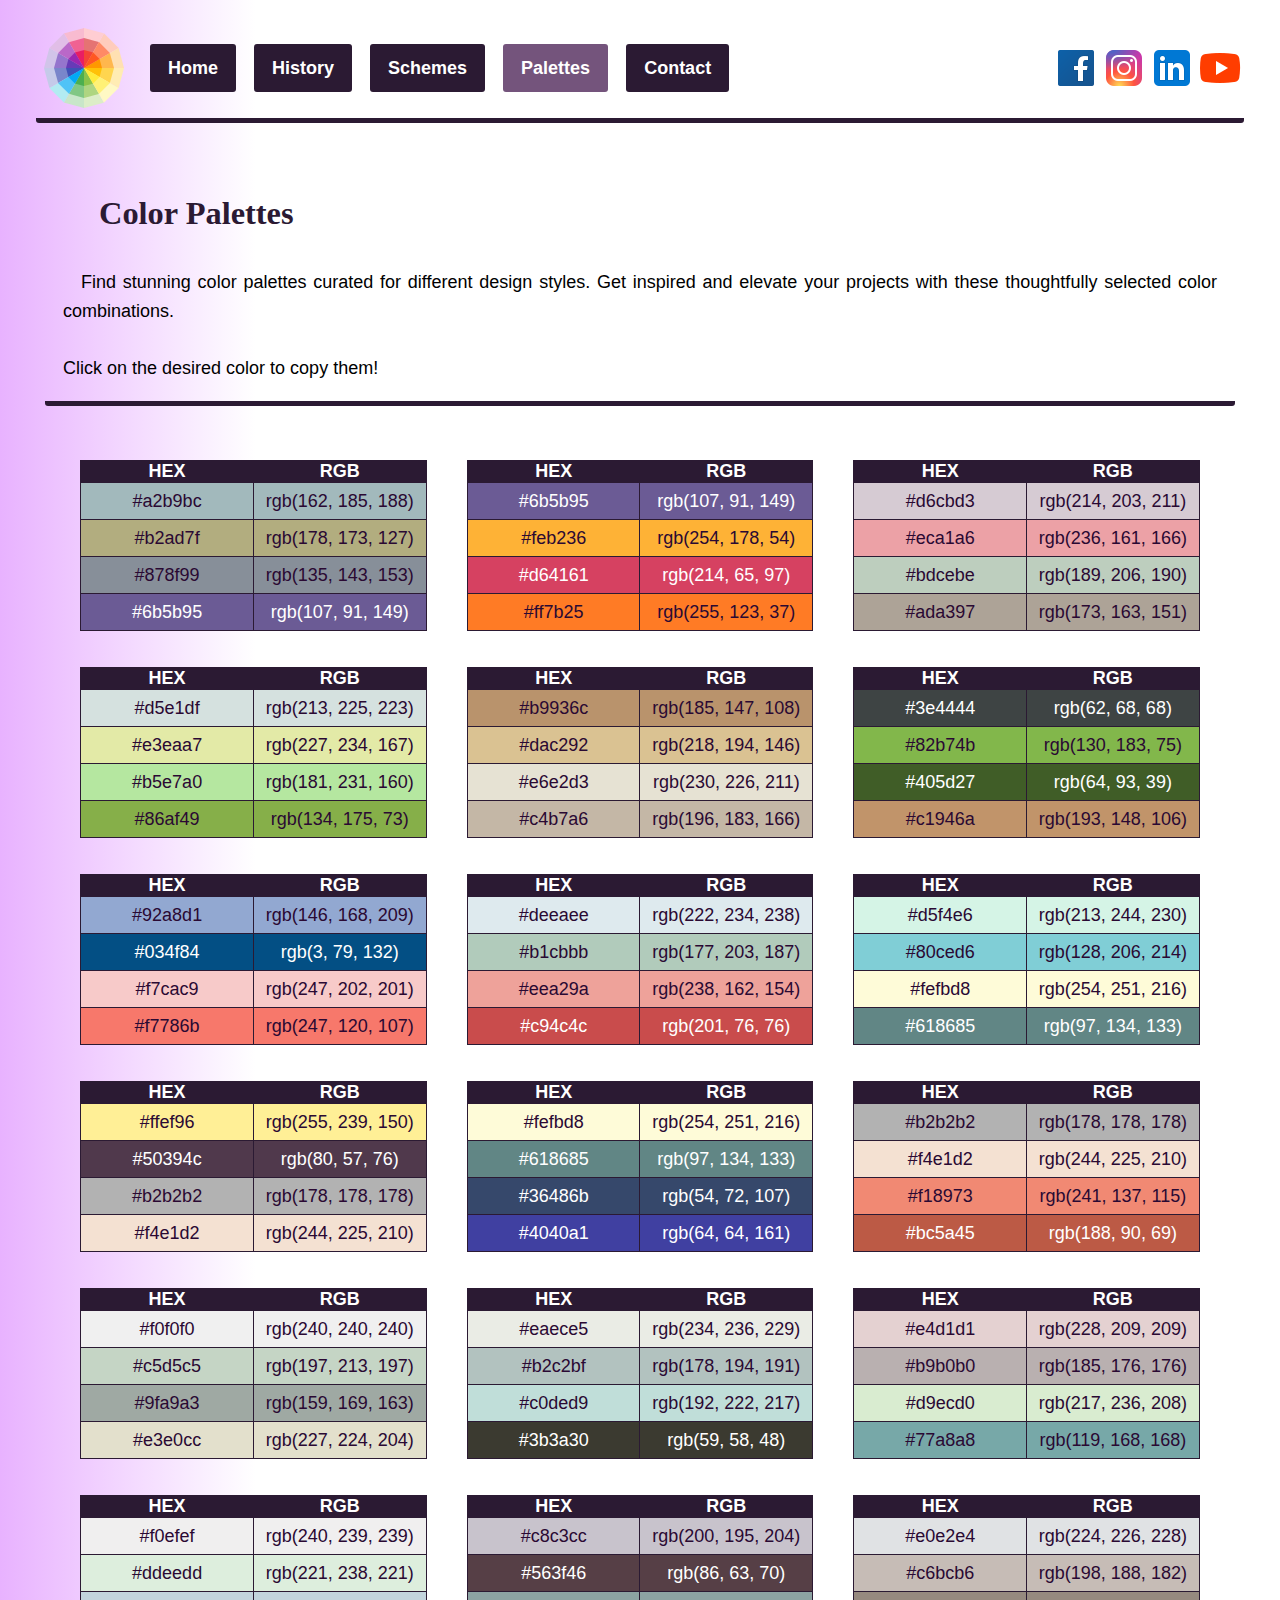
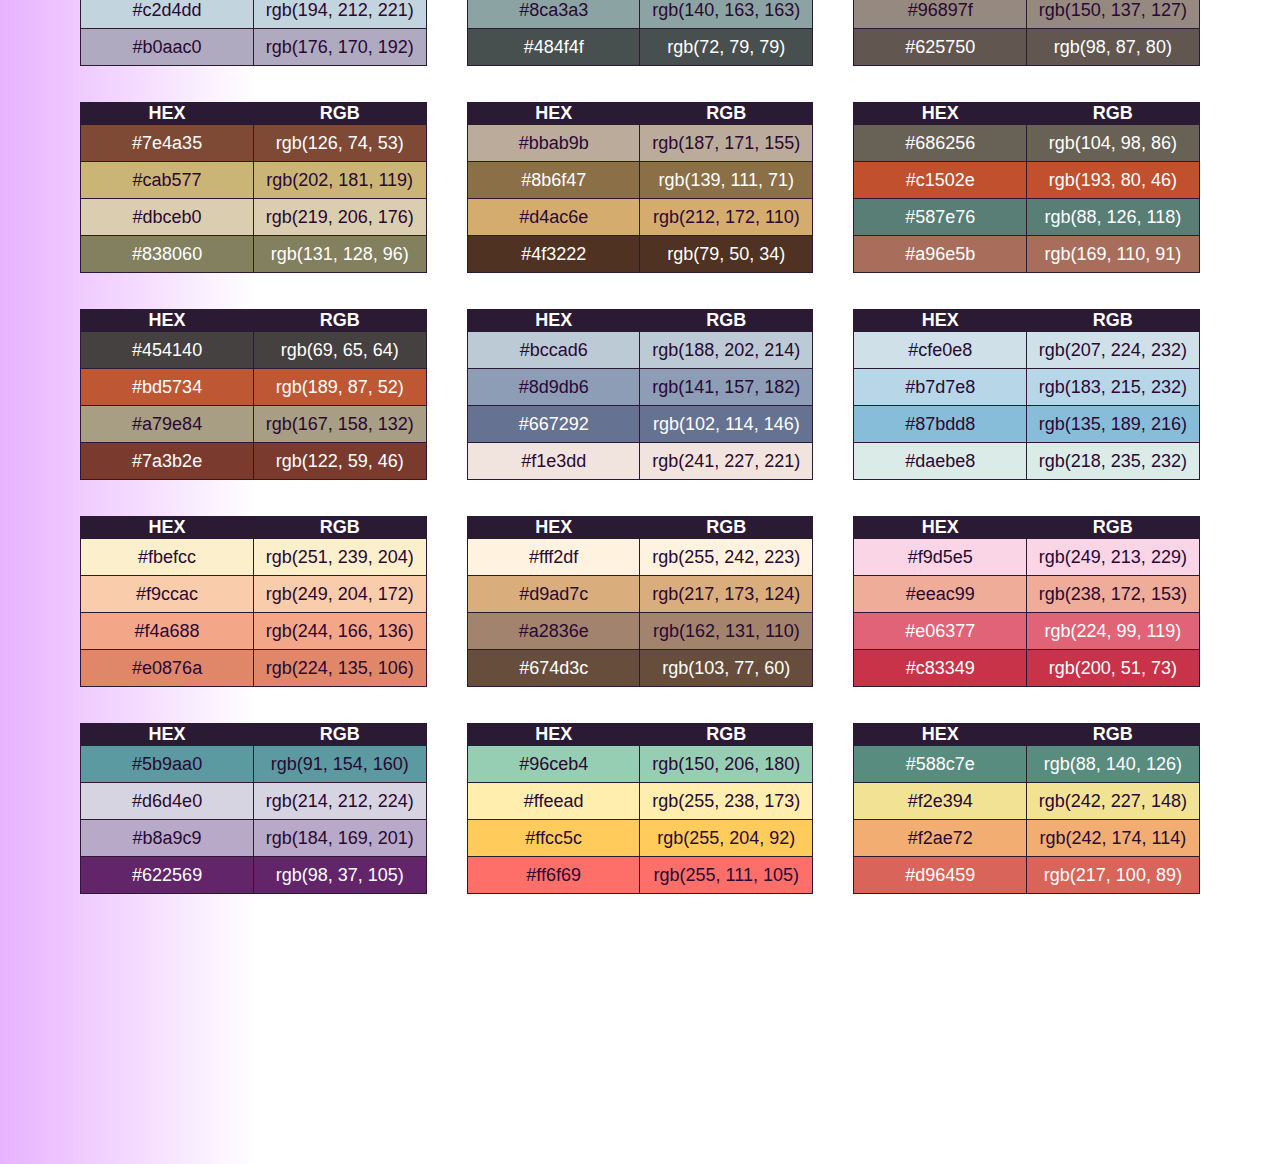
==== pages/color_palette.html @ 658fda1f "Created basic styles for each page. Added some javascript file." ====
<!DOCTYPE html>
<html lang="en">

<head>
    <meta charset="UTF-8">
    <meta name="viewport" content="width=device-width, initial-scale=1.0">

    <title id="title"></title>
    <link id="icon" rel="icon" type="image/x-icon">
    <link rel="stylesheet" href="../styles/main.css">
    <link rel="stylesheet" href="../styles/color_palette.css">
    <script src="../scripts/config.js" defer></script>
    <script src="../scripts/colorPalette.js" defer></script>
</head>

<body>
    <header id="navigation">
        <nav id="navigation_left">
            <a href="../index.html"><img id="logo" alt="Color Theory's website logo."></a>
            <ul id="pages"></ul>
        </nav>
        <aside id="navigation_right">
            <ul id="social_links"></ul>
        </aside>
    </header>

    <main>
        <section class="introduction">
            <h1>Color Palettes</h1>
            <article>
                Find stunning color palettes curated for different design styles. Get inspired and elevate your projects
                with these thoughtfully selected color combinations.
                <br><br>
                Click on the desired color to copy them!
            </article>
        </section>

        <section id="color_palettes_container">
            <table class="color_palettes_table">
                <thead>
                    <tr>
                        <th>HEX</th>
                        <th>RGB</th>
                    </tr>
                </thead>
                <tbody>
                    <tr class="color_shade" style='background-color: #a2b9bc;'>
                        <td>#a2b9bc</td>
                        <td>rgb(162, 185, 188)</td>
                    </tr>
                    <tr class="color_shade" style='background-color: #b2ad7f;'>
                        <td>#b2ad7f</td>
                        <td>rgb(178, 173, 127)</td>
                    </tr>
                    <tr class="color_shade" style='background-color: #878f99;'>
                        <td>#878f99</td>
                        <td>rgb(135, 143, 153)</td>
                    </tr>
                    <tr class="color_shade" style='background-color: #6b5b95;'>
                        <td>#6b5b95</td>
                        <td>rgb(107, 91, 149)</td>
                    </tr>
                </tbody>
            </table>
            <table class="color_palettes_table">
                <thead>
                    <tr>
                        <th>HEX</th>
                        <th>RGB</th>
                    </tr>
                </thead>
                <tbody>
                    <tr class="color_shade" style='background-color: #6b5b95;'>
                        <td>#6b5b95</td>
                        <td>rgb(107, 91, 149)</td>
                    </tr>
                    <tr class="color_shade" style='background-color: #feb236;'>
                        <td>#feb236</td>
                        <td>rgb(254, 178, 54)</td>
                    </tr>
                    <tr class="color_shade" style='background-color: #d64161;'>
                        <td>#d64161</td>
                        <td>rgb(214, 65, 97)</td>
                    </tr>
                    <tr class="color_shade" style='background-color: #ff7b25;'>
                        <td>#ff7b25</td>
                        <td>rgb(255, 123, 37)</td>
                    </tr>
                </tbody>
            </table>
            <table class="color_palettes_table">
                <thead>
                    <tr>
                        <th>HEX</th>
                        <th>RGB</th>
                    </tr>
                </thead>
                <tbody>
                    <tr class="color_shade" style='background-color: #d6cbd3;'>
                        <td>#d6cbd3</td>
                        <td>rgb(214, 203, 211)</td>
                    </tr>
                    <tr class="color_shade" style='background-color: #eca1a6;'>
                        <td>#eca1a6</td>
                        <td>rgb(236, 161, 166)</td>
                    </tr>
                    <tr class="color_shade" style='background-color: #bdcebe;'>
                        <td>#bdcebe</td>
                        <td>rgb(189, 206, 190)</td>
                    </tr>
                    <tr class="color_shade" style='background-color: #ada397;'>
                        <td>#ada397</td>
                        <td>rgb(173, 163, 151)</td>
                    </tr>
                </tbody>
            </table>
            <table class="color_palettes_table">
                <thead>
                    <tr>
                        <th>HEX</th>
                        <th>RGB</th>
                    </tr>
                </thead>
                <tbody>
                    <tr class="color_shade" style='background-color: #d5e1df;'>
                        <td>#d5e1df</td>
                        <td>rgb(213, 225, 223)</td>
                    </tr>
                    <tr class="color_shade" style='background-color: #e3eaa7;'>
                        <td>#e3eaa7</td>
                        <td>rgb(227, 234, 167)</td>
                    </tr>
                    <tr class="color_shade" style='background-color: #b5e7a0;'>
                        <td>#b5e7a0</td>
                        <td>rgb(181, 231, 160)</td>
                    </tr>
                    <tr class="color_shade" style='background-color: #86af49;'>
                        <td>#86af49</td>
                        <td>rgb(134, 175, 73)</td>
                    </tr>
                </tbody>
            </table>
            <table class="color_palettes_table">
                <thead>
                    <tr>
                        <th>HEX</th>
                        <th>RGB</th>
                    </tr>
                </thead>
                <tbody>
                    <tr class="color_shade" style='background-color: #b9936c;'>
                        <td>#b9936c</td>
                        <td>rgb(185, 147, 108)</td>
                    </tr>
                    <tr class="color_shade" style='background-color: #dac292;'>
                        <td>#dac292</td>
                        <td>rgb(218, 194, 146)</td>
                    </tr>
                    <tr class="color_shade" style='background-color: #e6e2d3;'>
                        <td>#e6e2d3</td>
                        <td>rgb(230, 226, 211)</td>
                    </tr>
                    <tr class="color_shade" style='background-color: #c4b7a6;'>
                        <td>#c4b7a6</td>
                        <td>rgb(196, 183, 166)</td>
                    </tr>
                </tbody>
            </table>
            <table class="color_palettes_table">
                <thead>
                    <tr>
                        <th>HEX</th>
                        <th>RGB</th>
                    </tr>
                </thead>
                <tbody>
                    <tr class="color_shade" style='background-color: #3e4444;'>
                        <td>#3e4444</td>
                        <td>rgb(62, 68, 68)</td>
                    </tr>
                    <tr class="color_shade" style='background-color: #82b74b;'>
                        <td>#82b74b</td>
                        <td>rgb(130, 183, 75)</td>
                    </tr>
                    <tr class="color_shade" style='background-color: #405d27;'>
                        <td>#405d27</td>
                        <td>rgb(64, 93, 39)</td>
                    </tr>
                    <tr class="color_shade" style='background-color: #c1946a;'>
                        <td>#c1946a</td>
                        <td>rgb(193, 148, 106)</td>
                    </tr>
                </tbody>
            </table>
            <table class="color_palettes_table">
                <thead>
                    <tr>
                        <th>HEX</th>
                        <th>RGB</th>
                    </tr>
                </thead>
                <tbody>
                    <tr class="color_shade" style='background-color: #92a8d1;'>
                        <td>#92a8d1</td>
                        <td>rgb(146, 168, 209)</td>
                    </tr>
                    <tr class="color_shade" style='background-color: #034f84;'>
                        <td>#034f84</td>
                        <td>rgb(3, 79, 132)</td>
                    </tr>
                    <tr class="color_shade" style='background-color: #f7cac9;'>
                        <td>#f7cac9</td>
                        <td>rgb(247, 202, 201)</td>
                    </tr>
                    <tr class="color_shade" style='background-color: #f7786b;'>
                        <td>#f7786b</td>
                        <td>rgb(247, 120, 107)</td>
                    </tr>
                </tbody>
            </table>
            <table class="color_palettes_table">
                <thead>
                    <tr>
                        <th>HEX</th>
                        <th>RGB</th>
                    </tr>
                </thead>
                <tbody>
                    <tr class="color_shade" style='background-color: #deeaee;'>
                        <td>#deeaee</td>
                        <td>rgb(222, 234, 238)</td>
                    </tr>
                    <tr class="color_shade" style='background-color: #b1cbbb;'>
                        <td>#b1cbbb</td>
                        <td>rgb(177, 203, 187)</td>
                    </tr>
                    <tr class="color_shade" style='background-color: #eea29a;'>
                        <td>#eea29a</td>
                        <td>rgb(238, 162, 154)</td>
                    </tr>
                    <tr class="color_shade" style='background-color: #c94c4c;'>
                        <td>#c94c4c</td>
                        <td>rgb(201, 76, 76)</td>
                    </tr>
                </tbody>
            </table>
            <table class="color_palettes_table">
                <thead>
                    <tr>
                        <th>HEX</th>
                        <th>RGB</th>
                    </tr>
                </thead>
                <tbody>
                    <tr class="color_shade" style='background-color: #d5f4e6;'>
                        <td>#d5f4e6</td>
                        <td>rgb(213, 244, 230)</td>
                    </tr>
                    <tr class="color_shade" style='background-color: #80ced6;'>
                        <td>#80ced6</td>
                        <td>rgb(128, 206, 214)</td>
                    </tr>
                    <tr class="color_shade" style='background-color: #fefbd8;'>
                        <td>#fefbd8</td>
                        <td>rgb(254, 251, 216)</td>
                    </tr>
                    <tr class="color_shade" style='background-color: #618685;'>
                        <td>#618685</td>
                        <td>rgb(97, 134, 133)</td>
                    </tr>
                </tbody>
            </table>
            <table class="color_palettes_table">
                <thead>
                    <tr>
                        <th>HEX</th>
                        <th>RGB</th>
                    </tr>
                </thead>
                <tbody>
                    <tr class="color_shade" style='background-color: #ffef96;'>
                        <td>#ffef96</td>
                        <td>rgb(255, 239, 150)</td>
                    </tr>
                    <tr class="color_shade" style='background-color: #50394c;'>
                        <td>#50394c</td>
                        <td>rgb(80, 57, 76)</td>
                    </tr>
                    <tr class="color_shade" style='background-color: #b2b2b2;'>
                        <td>#b2b2b2</td>
                        <td>rgb(178, 178, 178)</td>
                    </tr>
                    <tr class="color_shade" style='background-color: #f4e1d2;'>
                        <td>#f4e1d2</td>
                        <td>rgb(244, 225, 210)</td>
                    </tr>
                </tbody>
            </table>
            <table class="color_palettes_table">
                <thead>
                    <tr>
                        <th>HEX</th>
                        <th>RGB</th>
                    </tr>
                </thead>
                <tbody>
                    <tr class="color_shade" style='background-color: #fefbd8;'>
                        <td>#fefbd8</td>
                        <td>rgb(254, 251, 216)</td>
                    </tr>
                    <tr class="color_shade" style='background-color: #618685;'>
                        <td>#618685</td>
                        <td>rgb(97, 134, 133)</td>
                    </tr>
                    <tr class="color_shade" style='background-color: #36486b;'>
                        <td>#36486b</td>
                        <td>rgb(54, 72, 107)</td>
                    </tr>
                    <tr class="color_shade" style='background-color: #4040a1;'>
                        <td>#4040a1</td>
                        <td>rgb(64, 64, 161)</td>
                    </tr>
                </tbody>
            </table>
            <table class="color_palettes_table">
                <thead>
                    <tr>
                        <th>HEX</th>
                        <th>RGB</th>
                    </tr>
                </thead>
                <tbody>
                    <tr class="color_shade" style='background-color: #b2b2b2;'>
                        <td>#b2b2b2</td>
                        <td>rgb(178, 178, 178)</td>
                    </tr>
                    <tr class="color_shade" style='background-color: #f4e1d2;'>
                        <td>#f4e1d2</td>
                        <td>rgb(244, 225, 210)</td>
                    </tr>
                    <tr class="color_shade" style='background-color: #f18973;'>
                        <td>#f18973</td>
                        <td>rgb(241, 137, 115)</td>
                    </tr>
                    <tr class="color_shade" style='background-color: #bc5a45;'>
                        <td>#bc5a45</td>
                        <td>rgb(188, 90, 69)</td>
                    </tr>
                </tbody>
            </table>
            <table class="color_palettes_table">
                <thead>
                    <tr>
                        <th>HEX</th>
                        <th>RGB</th>
                    </tr>
                </thead>
                <tbody>
                    <tr class="color_shade" style='background-color: #f0f0f0;'>
                        <td>#f0f0f0</td>
                        <td>rgb(240, 240, 240)</td>
                    </tr>
                    <tr class="color_shade" style='background-color: #c5d5c5;'>
                        <td>#c5d5c5</td>
                        <td>rgb(197, 213, 197)</td>
                    </tr>
                    <tr class="color_shade" style='background-color: #9fa9a3;'>
                        <td>#9fa9a3</td>
                        <td>rgb(159, 169, 163)</td>
                    </tr>
                    <tr class="color_shade" style='background-color: #e3e0cc;'>
                        <td>#e3e0cc</td>
                        <td>rgb(227, 224, 204)</td>
                    </tr>
                </tbody>
            </table>
            <table class="color_palettes_table">
                <thead>
                    <tr>
                        <th>HEX</th>
                        <th>RGB</th>
                    </tr>
                </thead>
                <tbody>
                    <tr class="color_shade" style='background-color: #eaece5;'>
                        <td>#eaece5</td>
                        <td>rgb(234, 236, 229)</td>
                    </tr>
                    <tr class="color_shade" style='background-color: #b2c2bf;'>
                        <td>#b2c2bf</td>
                        <td>rgb(178, 194, 191)</td>
                    </tr>
                    <tr class="color_shade" style='background-color: #c0ded9;'>
                        <td>#c0ded9</td>
                        <td>rgb(192, 222, 217)</td>
                    </tr>
                    <tr class="color_shade" style='background-color: #3b3a30;'>
                        <td>#3b3a30</td>
                        <td>rgb(59, 58, 48)</td>
                    </tr>
                </tbody>
            </table>
            <table class="color_palettes_table">
                <thead>
                    <tr>
                        <th>HEX</th>
                        <th>RGB</th>
                    </tr>
                </thead>
                <tbody>
                    <tr class="color_shade" style='background-color: #e4d1d1;'>
                        <td>#e4d1d1</td>
                        <td>rgb(228, 209, 209)</td>
                    </tr>
                    <tr class="color_shade" style='background-color: #b9b0b0;'>
                        <td>#b9b0b0</td>
                        <td>rgb(185, 176, 176)</td>
                    </tr>
                    <tr class="color_shade" style='background-color: #d9ecd0;'>
                        <td>#d9ecd0</td>
                        <td>rgb(217, 236, 208)</td>
                    </tr>
                    <tr class="color_shade" style='background-color: #77a8a8;'>
                        <td>#77a8a8</td>
                        <td>rgb(119, 168, 168)</td>
                    </tr>
                </tbody>
            </table>
            <table class="color_palettes_table">
                <thead>
                    <tr>
                        <th>HEX</th>
                        <th>RGB</th>
                    </tr>
                </thead>
                <tbody>
                    <tr class="color_shade" style='background-color: #f0efef;'>
                        <td>#f0efef</td>
                        <td>rgb(240, 239, 239)</td>
                    </tr>
                    <tr class="color_shade" style='background-color: #ddeedd;'>
                        <td>#ddeedd</td>
                        <td>rgb(221, 238, 221)</td>
                    </tr>
                    <tr class="color_shade" style='background-color: #c2d4dd;'>
                        <td>#c2d4dd</td>
                        <td>rgb(194, 212, 221)</td>
                    </tr>
                    <tr class="color_shade" style='background-color: #b0aac0;'>
                        <td>#b0aac0</td>
                        <td>rgb(176, 170, 192)</td>
                    </tr>
                </tbody>
            </table>
            <table class="color_palettes_table">
                <thead>
                    <tr>
                        <th>HEX</th>
                        <th>RGB</th>
                    </tr>
                </thead>
                <tbody>
                    <tr class="color_shade" style='background-color: #c8c3cc;'>
                        <td>#c8c3cc</td>
                        <td>rgb(200, 195, 204)</td>
                    </tr>
                    <tr class="color_shade" style='background-color: #563f46;'>
                        <td>#563f46</td>
                        <td>rgb(86, 63, 70)</td>
                    </tr>
                    <tr class="color_shade" style='background-color: #8ca3a3;'>
                        <td>#8ca3a3</td>
                        <td>rgb(140, 163, 163)</td>
                    </tr>
                    <tr class="color_shade" style='background-color: #484f4f;'>
                        <td>#484f4f</td>
                        <td>rgb(72, 79, 79)</td>
                    </tr>
                </tbody>
            </table>
            <table class="color_palettes_table">
                <thead>
                    <tr>
                        <th>HEX</th>
                        <th>RGB</th>
                    </tr>
                </thead>
                <tbody>
                    <tr class="color_shade" style='background-color: #e0e2e4;'>
                        <td>#e0e2e4</td>
                        <td>rgb(224, 226, 228)</td>
                    </tr>
                    <tr class="color_shade" style='background-color: #c6bcb6;'>
                        <td>#c6bcb6</td>
                        <td>rgb(198, 188, 182)</td>
                    </tr>
                    <tr class="color_shade" style='background-color: #96897f;'>
                        <td>#96897f</td>
                        <td>rgb(150, 137, 127)</td>
                    </tr>
                    <tr class="color_shade" style='background-color: #625750;'>
                        <td>#625750</td>
                        <td>rgb(98, 87, 80)</td>
                    </tr>
                </tbody>
            </table>
            <table class="color_palettes_table">
                <thead>
                    <tr>
                        <th>HEX</th>
                        <th>RGB</th>
                    </tr>
                </thead>
                <tbody>
                    <tr class="color_shade" style='background-color: #7e4a35;'>
                        <td>#7e4a35</td>
                        <td>rgb(126, 74, 53)</td>
                    </tr>
                    <tr class="color_shade" style='background-color: #cab577;'>
                        <td>#cab577</td>
                        <td>rgb(202, 181, 119)</td>
                    </tr>
                    <tr class="color_shade" style='background-color: #dbceb0;'>
                        <td>#dbceb0</td>
                        <td>rgb(219, 206, 176)</td>
                    </tr>
                    <tr class="color_shade" style='background-color: #838060;'>
                        <td>#838060</td>
                        <td>rgb(131, 128, 96)</td>
                    </tr>
                </tbody>
            </table>
            <table class="color_palettes_table">
                <thead>
                    <tr>
                        <th>HEX</th>
                        <th>RGB</th>
                    </tr>
                </thead>
                <tbody>
                    <tr class="color_shade" style='background-color: #bbab9b;'>
                        <td>#bbab9b</td>
                        <td>rgb(187, 171, 155)</td>
                    </tr>
                    <tr class="color_shade" style='background-color: #8b6f47;'>
                        <td>#8b6f47</td>
                        <td>rgb(139, 111, 71)</td>
                    </tr>
                    <tr class="color_shade" style='background-color: #d4ac6e;'>
                        <td>#d4ac6e</td>
                        <td>rgb(212, 172, 110)</td>
                    </tr>
                    <tr class="color_shade" style='background-color: #4f3222;'>
                        <td>#4f3222</td>
                        <td>rgb(79, 50, 34)</td>
                    </tr>
                </tbody>
            </table>
            <table class="color_palettes_table">
                <thead>
                    <tr>
                        <th>HEX</th>
                        <th>RGB</th>
                    </tr>
                </thead>
                <tbody>
                    <tr class="color_shade" style='background-color: #686256;'>
                        <td>#686256</td>
                        <td>rgb(104, 98, 86)</td>
                    </tr>
                    <tr class="color_shade" style='background-color: #c1502e;'>
                        <td>#c1502e</td>
                        <td>rgb(193, 80, 46)</td>
                    </tr>
                    <tr class="color_shade" style='background-color: #587e76;'>
                        <td>#587e76</td>
                        <td>rgb(88, 126, 118)</td>
                    </tr>
                    <tr class="color_shade" style='background-color: #a96e5b;'>
                        <td>#a96e5b</td>
                        <td>rgb(169, 110, 91)</td>
                    </tr>
                </tbody>
            </table>
            <table class="color_palettes_table">
                <thead>
                    <tr>
                        <th>HEX</th>
                        <th>RGB</th>
                    </tr>
                </thead>
                <tbody>
                    <tr class="color_shade" style='background-color: #454140;'>
                        <td>#454140</td>
                        <td>rgb(69, 65, 64)</td>
                    </tr>
                    <tr class="color_shade" style='background-color: #bd5734;'>
                        <td>#bd5734</td>
                        <td>rgb(189, 87, 52)</td>
                    </tr>
                    <tr class="color_shade" style='background-color: #a79e84;'>
                        <td>#a79e84</td>
                        <td>rgb(167, 158, 132)</td>
                    </tr>
                    <tr class="color_shade" style='background-color: #7a3b2e;'>
                        <td>#7a3b2e</td>
                        <td>rgb(122, 59, 46)</td>
                    </tr>
                </tbody>
            </table>
            <table class="color_palettes_table">
                <thead>
                    <tr>
                        <th>HEX</th>
                        <th>RGB</th>
                    </tr>
                </thead>
                <tbody>
                    <tr class="color_shade" style='background-color: #bccad6;'>
                        <td>#bccad6</td>
                        <td>rgb(188, 202, 214)</td>
                    </tr>
                    <tr class="color_shade" style='background-color: #8d9db6;'>
                        <td>#8d9db6</td>
                        <td>rgb(141, 157, 182)</td>
                    </tr>
                    <tr class="color_shade" style='background-color: #667292;'>
                        <td>#667292</td>
                        <td>rgb(102, 114, 146)</td>
                    </tr>
                    <tr class="color_shade" style='background-color: #f1e3dd;'>
                        <td>#f1e3dd</td>
                        <td>rgb(241, 227, 221)</td>
                    </tr>
                </tbody>
            </table>
            <table class="color_palettes_table">
                <thead>
                    <tr>
                        <th>HEX</th>
                        <th>RGB</th>
                    </tr>
                </thead>
                <tbody>
                    <tr class="color_shade" style='background-color: #cfe0e8;'>
                        <td>#cfe0e8</td>
                        <td>rgb(207, 224, 232)</td>
                    </tr>
                    <tr class="color_shade" style='background-color: #b7d7e8;'>
                        <td>#b7d7e8</td>
                        <td>rgb(183, 215, 232)</td>
                    </tr>
                    <tr class="color_shade" style='background-color: #87bdd8;'>
                        <td>#87bdd8</td>
                        <td>rgb(135, 189, 216)</td>
                    </tr>
                    <tr class="color_shade" style='background-color: #daebe8;'>
                        <td>#daebe8</td>
                        <td>rgb(218, 235, 232)</td>
                    </tr>
                </tbody>
            </table>
            <table class="color_palettes_table">
                <thead>
                    <tr>
                        <th>HEX</th>
                        <th>RGB</th>
                    </tr>
                </thead>
                <tbody>
                    <tr class="color_shade" style='background-color: #fbefcc;'>
                        <td>#fbefcc</td>
                        <td>rgb(251, 239, 204)</td>
                    </tr>
                    <tr class="color_shade" style='background-color: #f9ccac;'>
                        <td>#f9ccac</td>
                        <td>rgb(249, 204, 172)</td>
                    </tr>
                    <tr class="color_shade" style='background-color: #f4a688;'>
                        <td>#f4a688</td>
                        <td>rgb(244, 166, 136)</td>
                    </tr>
                    <tr class="color_shade" style='background-color: #e0876a;'>
                        <td>#e0876a</td>
                        <td>rgb(224, 135, 106)</td>
                    </tr>
                </tbody>
            </table>
            <table class="color_palettes_table">
                <thead>
                    <tr>
                        <th>HEX</th>
                        <th>RGB</th>
                    </tr>
                </thead>
                <tbody>
                    <tr class="color_shade" style='background-color: #fff2df;'>
                        <td>#fff2df</td>
                        <td>rgb(255, 242, 223)</td>
                    </tr>
                    <tr class="color_shade" style='background-color: #d9ad7c;'>
                        <td>#d9ad7c</td>
                        <td>rgb(217, 173, 124)</td>
                    </tr>
                    <tr class="color_shade" style='background-color: #a2836e;'>
                        <td>#a2836e</td>
                        <td>rgb(162, 131, 110)</td>
                    </tr>
                    <tr class="color_shade" style='background-color: #674d3c;'>
                        <td>#674d3c</td>
                        <td>rgb(103, 77, 60)</td>
                    </tr>
                </tbody>
            </table>
            <table class="color_palettes_table">
                <thead>
                    <tr>
                        <th>HEX</th>
                        <th>RGB</th>
                    </tr>
                </thead>
                <tbody>
                    <tr class="color_shade" style='background-color: #f9d5e5;'>
                        <td>#f9d5e5</td>
                        <td>rgb(249, 213, 229)</td>
                    </tr>
                    <tr class="color_shade" style='background-color: #eeac99;'>
                        <td>#eeac99</td>
                        <td>rgb(238, 172, 153)</td>
                    </tr>
                    <tr class="color_shade" style='background-color: #e06377;'>
                        <td>#e06377</td>
                        <td>rgb(224, 99, 119)</td>
                    </tr>
                    <tr class="color_shade" style='background-color: #c83349;'>
                        <td>#c83349</td>
                        <td>rgb(200, 51, 73)</td>
                    </tr>
                </tbody>
            </table>
            <table class="color_palettes_table">
                <thead>
                    <tr>
                        <th>HEX</th>
                        <th>RGB</th>
                    </tr>
                </thead>
                <tbody>
                    <tr class="color_shade" style='background-color: #5b9aa0;'>
                        <td>#5b9aa0</td>
                        <td>rgb(91, 154, 160)</td>
                    </tr>
                    <tr class="color_shade" style='background-color: #d6d4e0;'>
                        <td>#d6d4e0</td>
                        <td>rgb(214, 212, 224)</td>
                    </tr>
                    <tr class="color_shade" style='background-color: #b8a9c9;'>
                        <td>#b8a9c9</td>
                        <td>rgb(184, 169, 201)</td>
                    </tr>
                    <tr class="color_shade" style='background-color: #622569;'>
                        <td>#622569</td>
                        <td>rgb(98, 37, 105)</td>
                    </tr>
                </tbody>
            </table>
            <table class="color_palettes_table">
                <thead>
                    <tr>
                        <th>HEX</th>
                        <th>RGB</th>
                    </tr>
                </thead>
                <tbody>
                    <tr class="color_shade" style='background-color: #96ceb4;'>
                        <td>#96ceb4</td>
                        <td>rgb(150, 206, 180)</td>
                    </tr>
                    <tr class="color_shade" style='background-color: #ffeead;'>
                        <td>#ffeead</td>
                        <td>rgb(255, 238, 173)</td>
                    </tr>
                    <tr class="color_shade" style='background-color: #ffcc5c;'>
                        <td>#ffcc5c</td>
                        <td>rgb(255, 204, 92)</td>
                    </tr>
                    <tr class="color_shade" style='background-color: #ff6f69;'>
                        <td>#ff6f69</td>
                        <td>rgb(255, 111, 105)</td>
                    </tr>
                </tbody>
            </table>
            <table class="color_palettes_table">
                <thead>
                    <tr>
                        <th>HEX</th>
                        <th>RGB</th>
                    </tr>
                </thead>
                <tbody>
                    <tr class="color_shade" style='background-color: #588c7e;'>
                        <td>#588c7e</td>
                        <td>rgb(88, 140, 126)</td>
                    </tr>
                    <tr class="color_shade" style='background-color: #f2e394;'>
                        <td>#f2e394</td>
                        <td>rgb(242, 227, 148)</td>
                    </tr>
                    <tr class="color_shade" style='background-color: #f2ae72;'>
                        <td>#f2ae72</td>
                        <td>rgb(242, 174, 114)</td>
                    </tr>
                    <tr class="color_shade" style='background-color: #d96459;'>
                        <td>#d96459</td>
                        <td>rgb(217, 100, 89)</td>
                    </tr>
                </tbody>
            </table>
        </section>
    </main>

    <footer>

    </footer>
</body>

</html>
---- styles/main.css ----
:root {
    --light-text: white;
    --dark-text: #2a0933;
    --dark-background: #2b1a33;
    --light-background: #f0dff85e;
    --color-active: #74547c;
}

* {
    padding: 0;
    margin: 0;
    font-family: 'Segoe UI', Tahoma, Geneva, Verdana, sans-serif;
    font-size: large;
    border-radius: 3px;
}

body {
    padding: 0 2rem 10rem 2rem;
    background: rgb(255, 255, 255);
    background: linear-gradient(90deg,
            rgba(179, 0, 255, 0.301) 0%,
            rgba(255, 255, 255, 0.089) 20%,
            rgb(255, 255, 255) 100%);
}

main {
    padding: 2rem 0.5rem 2rem 0.5rem;
}

main>* {
    padding: 0 1rem 1rem 1rem;
}

h1 {
    font-family: 'Lucida Handwriting';
    color: var(--dark-background);
    font-size: 1.8rem;
    padding: 2rem;
}
/*
h2 {
    color: var(--dark-background);
    font-size: 1.5rem;
    padding: 1rem;
}
*/
article {
    text-indent: 1rem;
    text-align: justify;
    line-height: 1.6rem;
}

strong {
    color: var(--dark-text);
    font-size: larger;
}

.hide{
    display: none !important;
}

.display_flex{
    display:flex;
}


.hover:hover {
    color: var(--dark-text) !important;
    background-color: var(--light-background) !important;
}

.hover:hover * {
    color: var(--dark-text) !important;
}

.hover_dark:hover {
    color: var(--light-text);
    background-color: var(--dark-background);
    cursor: pointer;
}

.introduction {
    margin-bottom: 3rem;
    border-bottom: 5px solid var(--dark-background);
    padding: 0 1rem 1rem 1rem;
}

/* MENU *****/
#navigation {
    display: flex;
    flex-wrap: nowrap;
    justify-content: space-between;
    border-bottom: 5px solid var(--dark-background);
    height: 100px;
    margin-top: 1rem;
}

#logo {
    display: block;
    margin-right: 1rem;
}

#navigation_left,
#navigation_right {
    display: flex;
    align-items: center;
}

#pages,
#social_links {
    display: flex;
    align-content: center;
    height: 48px;
}

#pages>a {
    margin-right: 1rem;
    padding-left: 1rem;
    padding-right: 1rem;
    line-height: 48px;
    background-color: var(--dark-background);
    color: var(--light-text);
    text-decoration: none;
    text-align: center;
    font-size: large;
    font-weight: 600;
}

.active {
    color: var(--light-text) !important;
    background-color: var(--color-active) !important;
}

#social_links>a {
    display: block;
}

/* Mobiles */

@media screen and (max-width: 767px) {
    body {
        padding-left: 0;
        padding-right: 0;
        transition: padding 0.5s ease-out;
    }

    #logo {
        display: none;
    }

    /*
    #navigation{
        display: block;
        margin-left: auto;
        margin-right: auto;
    }

    #pages,
    #social_links {
        width: 100%;
        margin-left: 1rem;
        margin-right: 1rem;
        background-color: var(--dark-background);
    }

    #social_links *:not(:first-child),
    #pages *:not(:first-child) {
        display: none;
    }
*/
}

/* Tablets */
@media screen and (min-width:768px) and (max-width: 1023px) {
    body {
        padding-left: 1rem;
        padding-right: 1rem;
        transition: padding 0.5s ease-out;
    }

    #navigation {
        flex-direction: column;
        justify-content: center;
        align-items: center;
    }

    #logo {
        display: none;
    }
}

@media print {
    /* All your print styles go here */
}
---- styles/color_palette.css ----
#color_palettes_container{
    display: flex;
    justify-content: space-evenly;
    flex-direction: row;
    flex-wrap: wrap;
    gap: 2%;
}

.color_palettes_table{
    flex: 0 0 30%;
    border-collapse: collapse;
    table-layout: fixed;
    margin-bottom: 2rem;
}

.color_palettes_table *{
    text-align: center;
    border-radius: 0;
}

.color_palettes_table th{
    border: 1px solid var(--dark-background);
    background-color: var(--dark-background);
    color: var(--light-text);
}

.color_palettes_table td{
    width: 50%;
    border: 1px solid var(--dark-background);
    line-height: 2rem;
    text-wrap: nowrap;
    overflow:hidden;
    cursor: pointer;
}

.color_palettes_table td:focus{
    background-color: white;
}


@media screen and (max-width: 767px) {
    .color_palettes_table{
        flex: 0 0 100%;
    }
}

@media screen and (min-width:768px) and (max-width: 1023px) {
    .color_palettes_table{
        flex: 0 0 45%;
    }
}
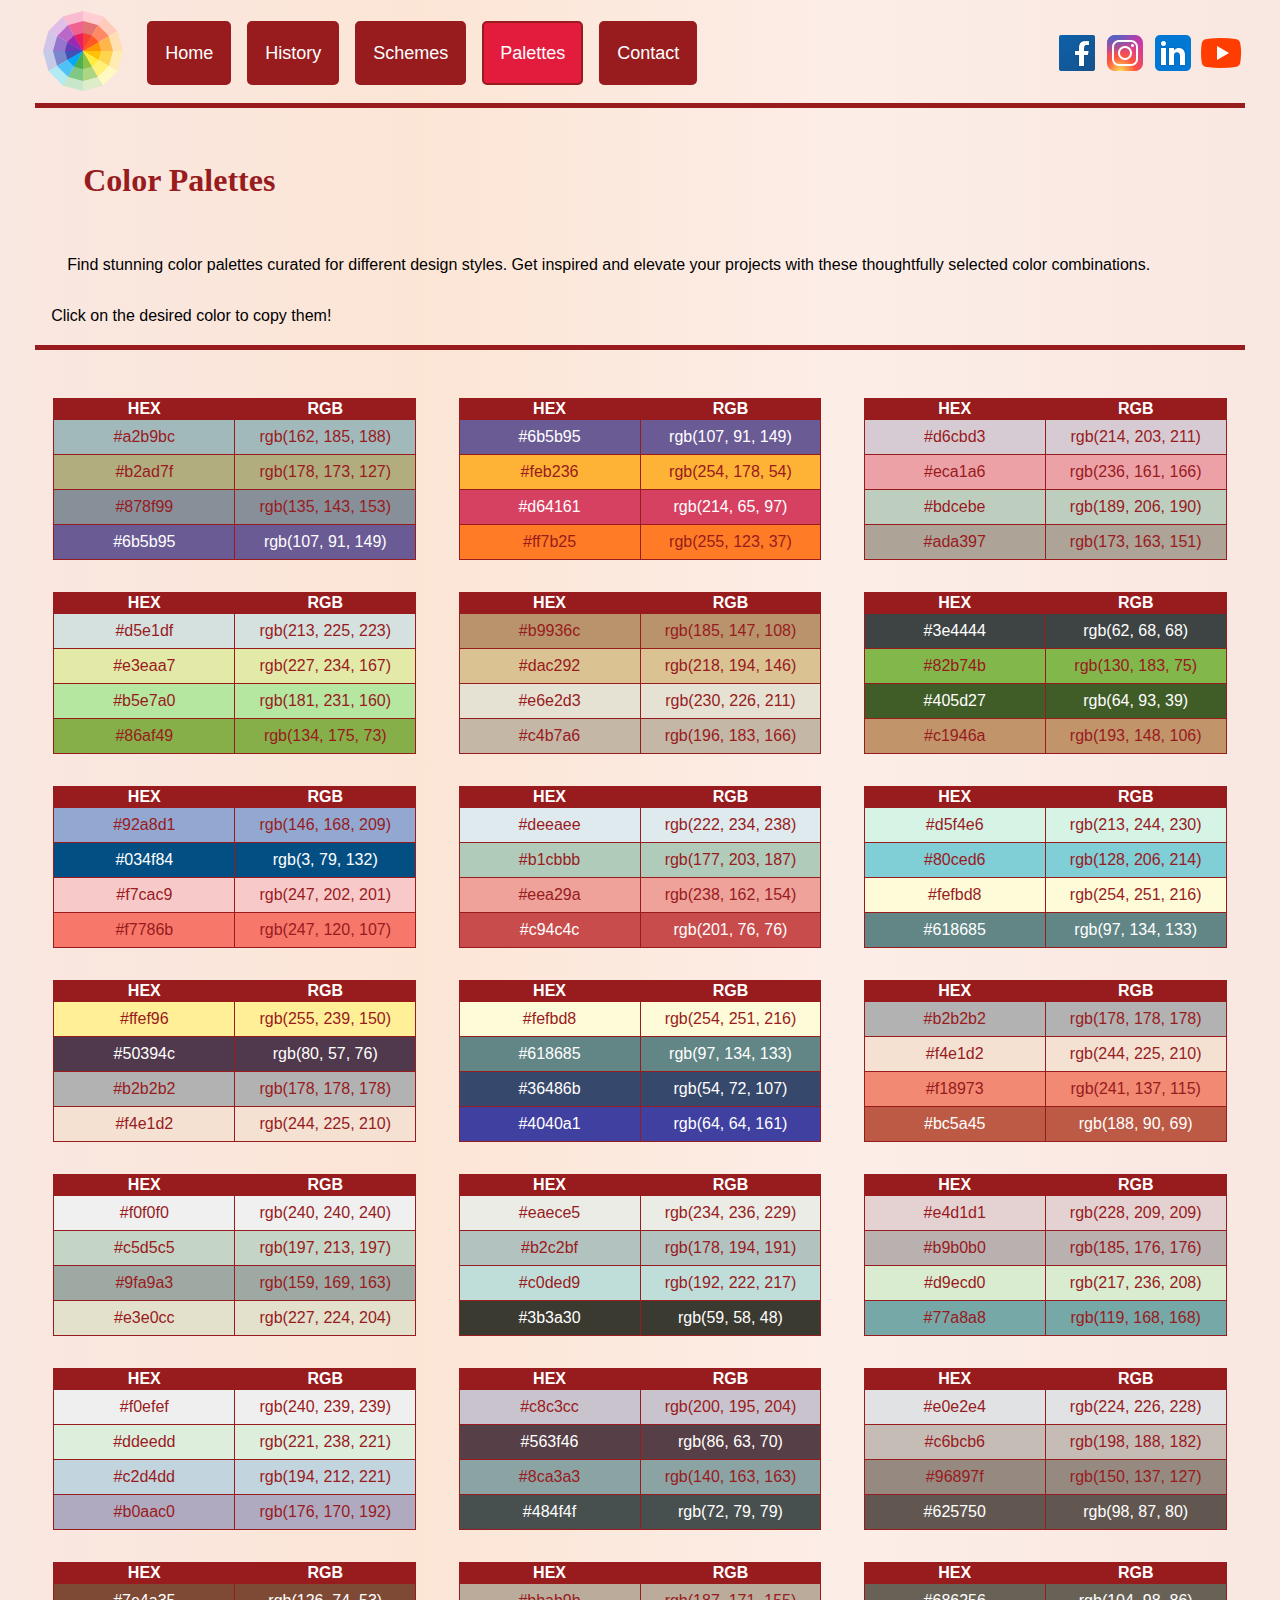
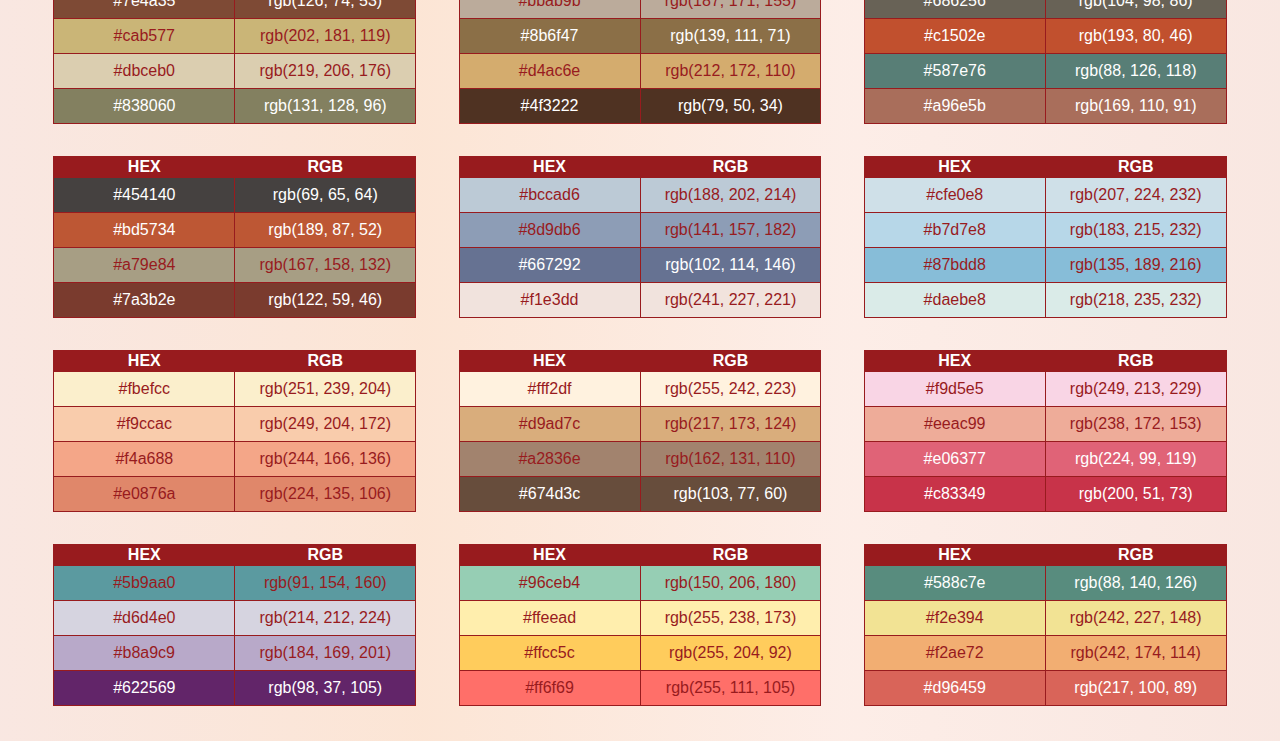
==== commit e5dbf822: "added responsive navigation" ====
--- a/pages/color_palette.html
+++ b/pages/color_palette.html
@@ -5,22 +5,25 @@
     <meta charset="UTF-8">
     <meta name="viewport" content="width=device-width, initial-scale=1.0">
 
-    <title id="title"></title>
+    <title id="title">Color Palettes</title>
     <link id="icon" rel="icon" type="image/x-icon">
+
     <link rel="stylesheet" href="../styles/main.css">
+    <link rel="stylesheet" href="../styles/navigation.css">
     <link rel="stylesheet" href="../styles/color_palette.css">
+    
     <script src="../scripts/config.js" defer></script>
+    <script src="../scripts/navigation.js" defer></script>
     <script src="../scripts/colorPalette.js" defer></script>
 </head>
 
 <body>
     <header id="navigation">
-        <nav id="navigation_left">
-            <a href="../index.html"><img id="logo" alt="Color Theory's website logo."></a>
-            <ul id="pages"></ul>
+        <nav id="menu">
+            <a id="logo" href="">
+            </a>
         </nav>
-        <aside id="navigation_right">
-            <ul id="social_links"></ul>
+        <aside id="socials">
         </aside>
     </header>
 
--- a/styles/main.css
+++ b/styles/main.css
@@ -1,49 +1,50 @@
 :root {
-    --light-text: white;
-    --dark-text: #2a0933;
-    --dark-background: #2b1a33;
-    --light-background: #f0dff85e;
-    --color-active: #74547c;
+    --light-text: #ffffff;
+    --dark-text: #981b1e;
+    --dark-background: #981b1e;
+    --light-background: #ffffff;
+    --color-active: #e31c3d;
 }
 
 * {
-    padding: 0;
-    margin: 0;
     font-family: 'Segoe UI', Tahoma, Geneva, Verdana, sans-serif;
-    font-size: large;
-    border-radius: 3px;
 }
 
 body {
-    padding: 0 2rem 10rem 2rem;
+    margin: 0.2rem;
+    padding: 0 2rem;
     background: rgb(255, 255, 255);
     background: linear-gradient(90deg,
-            rgba(179, 0, 255, 0.301) 0%,
-            rgba(255, 255, 255, 0.089) 20%,
-            rgb(255, 255, 255) 100%);
+            rgba(224, 135, 106, 0.2) 0%,
+            rgb(249, 204, 172, 0.5) 33%,
+            rgb(244, 166, 136, 0.2) 66%,
+            rgb(224, 135, 106, 0.2) 100%);
 }
 
-main {
-    padding: 2rem 0.5rem 2rem 0.5rem;
-}
+main {}
 
-main>* {
-    padding: 0 1rem 1rem 1rem;
+h1,
+h2,
+h3 {
+    color: var(--dark-background);
 }
 
 h1 {
     font-family: 'Lucida Handwriting';
-    color: var(--dark-background);
-    font-size: 1.8rem;
+    font-size: 2rem;
     padding: 2rem;
 }
-/*
+
 h2 {
-    color: var(--dark-background);
+    font-size: 1.8rem;
+    padding: 1.5rem;
+}
+
+h3 {
     font-size: 1.5rem;
     padding: 1rem;
 }
-*/
+
 article {
     text-indent: 1rem;
     text-align: justify;
@@ -55,75 +56,28 @@
     font-size: larger;
 }
 
-.hide{
+.hide {
     display: none !important;
 }
 
-.display_flex{
-    display:flex;
+.display_flex {
+    display: flex;
 }
-
 
 .hover:hover {
     color: var(--dark-text) !important;
     background-color: var(--light-background) !important;
 }
 
-.hover:hover * {
-    color: var(--dark-text) !important;
-}
-
 .hover_dark:hover {
-    color: var(--light-text);
-    background-color: var(--dark-background);
-    cursor: pointer;
+    color: var(--light-text) !important;
+    background-color: var(--dark-background) !important;
 }
 
 .introduction {
     margin-bottom: 3rem;
     border-bottom: 5px solid var(--dark-background);
     padding: 0 1rem 1rem 1rem;
-}
-
-/* MENU *****/
-#navigation {
-    display: flex;
-    flex-wrap: nowrap;
-    justify-content: space-between;
-    border-bottom: 5px solid var(--dark-background);
-    height: 100px;
-    margin-top: 1rem;
-}
-
-#logo {
-    display: block;
-    margin-right: 1rem;
-}
-
-#navigation_left,
-#navigation_right {
-    display: flex;
-    align-items: center;
-}
-
-#pages,
-#social_links {
-    display: flex;
-    align-content: center;
-    height: 48px;
-}
-
-#pages>a {
-    margin-right: 1rem;
-    padding-left: 1rem;
-    padding-right: 1rem;
-    line-height: 48px;
-    background-color: var(--dark-background);
-    color: var(--light-text);
-    text-decoration: none;
-    text-align: center;
-    font-size: large;
-    font-weight: 600;
 }
 
 .active {
@@ -139,8 +93,7 @@
 
 @media screen and (max-width: 767px) {
     body {
-        padding-left: 0;
-        padding-right: 0;
+        padding: 0rem;
         transition: padding 0.5s ease-out;
     }
 
@@ -177,16 +130,6 @@
         padding-right: 1rem;
         transition: padding 0.5s ease-out;
     }
-
-    #navigation {
-        flex-direction: column;
-        justify-content: center;
-        align-items: center;
-    }
-
-    #logo {
-        display: none;
-    }
 }
 
 @media print {
--- a/styles/navigation.css
+++ b/styles/navigation.css
@@ -0,0 +1,99 @@
+#navigation {
+  display: flex;
+  flex-wrap: nowrap;
+  align-items: center;
+  justify-content: space-between;
+  border-bottom: 5px solid var(--dark-background);
+}
+
+#menu,
+#socials {
+  overflow: hidden;
+  display: flex;
+  align-items: center;
+  justify-content: center;
+}
+
+#menu {
+  gap: 1rem;
+}
+
+#socials a img {
+  display: block;
+  margin: auto;
+}
+
+.menu_item {
+  display: flex;
+  align-items: center;
+  background-color: var(--dark-background);
+  color: var(--light-text);
+  text-decoration: none;
+  font-size: large;
+  padding: 5px 1rem;
+  height: 50px;
+  border: 2px solid var(--dark-background);
+  border-radius: 5px;
+}
+
+#toggle_menu {
+  display: none;
+}
+
+#toggle_menu img {
+  display: block;
+  margin: auto;
+  filter: invert(100%);
+}
+
+@media screen and (max-width: 767px) {
+  #navigation {
+    flex-direction: column;
+    align-items: flex-start;
+    border-style: none !important;
+  }
+
+  #menu {
+    width: 100%;
+    flex-direction: column;
+    gap: 0;
+    position: relative;
+  }
+
+  .menu_item {
+    width: 100%;
+    border-style: none;
+    text-indent: 1rem;
+  }
+
+  #menu a:not(:last-child):not(.active) {
+    display: none;
+  }
+
+  #socials {
+    display: none;
+  }
+
+  #toggle_menu {
+    display: block;
+    position: absolute;
+    right: 5px;
+    top: 5px;
+  }
+
+  #logo {
+    display: none !important;
+  }
+}
+
+@media screen and (min-width:768px) and (max-width: 1023px) {
+  #navigation {
+    flex-direction: column;
+    justify-content: center;
+    align-items: center;
+  }
+
+  #logo {
+    display: none;
+  }
+}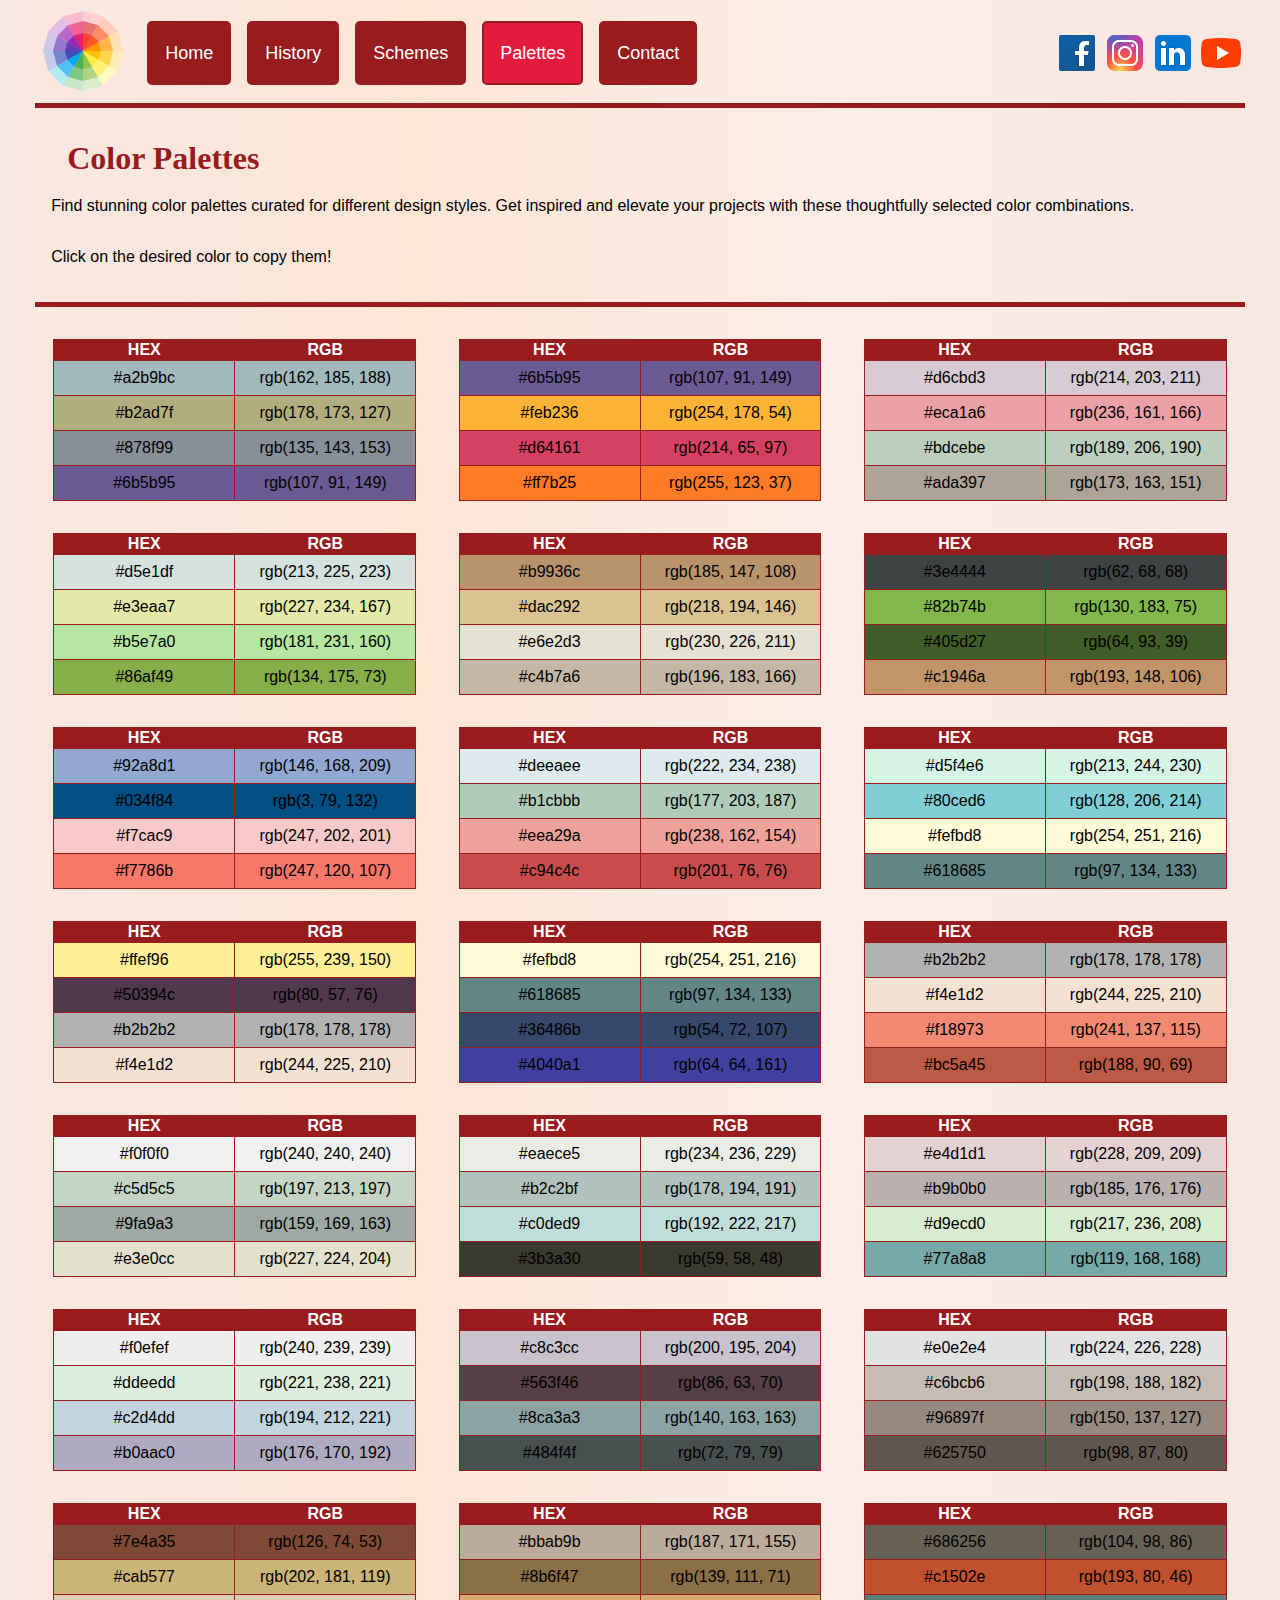
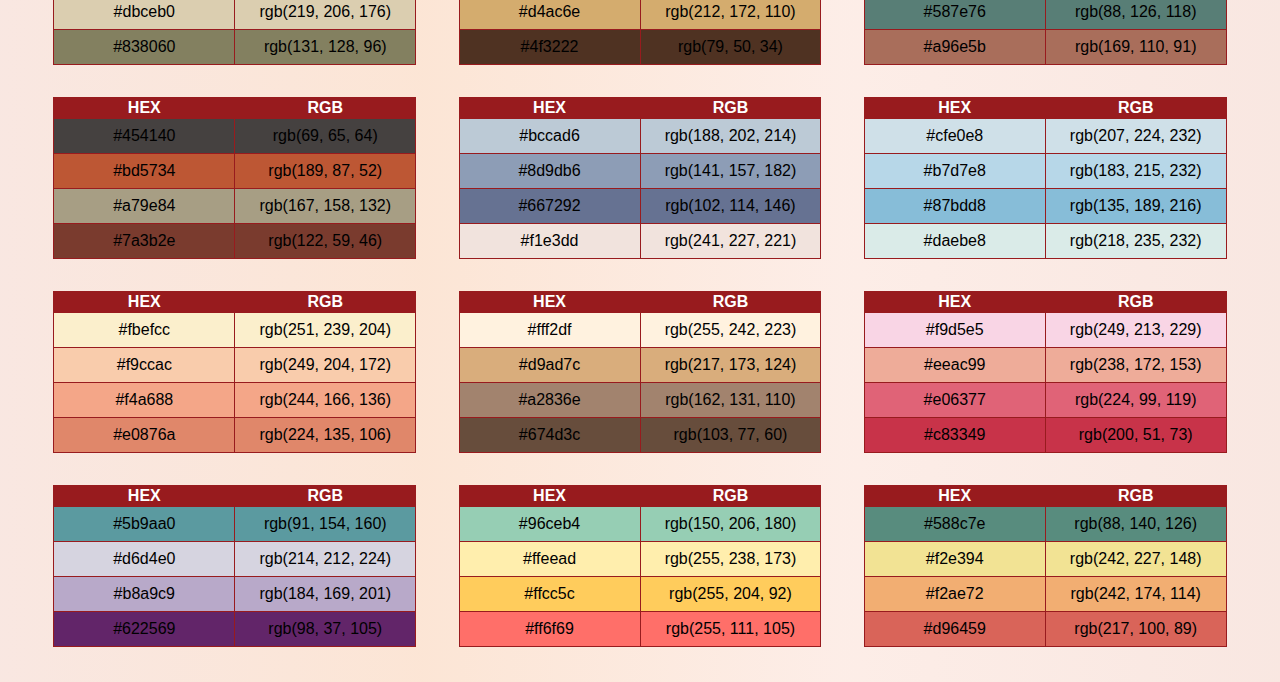
==== commit 2780ce1e: "- index page is now fully responsive and printable - navigation has been improved to work with mobil" ====
--- a/pages/color_palette.html
+++ b/pages/color_palette.html
@@ -6,7 +6,7 @@
     <meta name="viewport" content="width=device-width, initial-scale=1.0">
 
     <title id="title">Color Palettes</title>
-    <link id="icon" rel="icon" type="image/x-icon">
+    <link id="icon" rel="icon" type="image/x-icon" href="../media/icons/logo/icons8-color-16.png">
 
     <link rel="stylesheet" href="../styles/main.css">
     <link rel="stylesheet" href="../styles/navigation.css">
@@ -20,7 +20,8 @@
 <body>
     <header id="navigation">
         <nav id="menu">
-            <a id="logo" href="">
+            <a id="logo" href="../index.html">
+                <img src="../media/icons/logo/icons8-color-96.png" alt="The site's logo.">
             </a>
         </nav>
         <aside id="socials">
--- a/styles/main.css
+++ b/styles/main.css
@@ -1,4 +1,6 @@
+/* Describes the most common elements and the colors used through out the whole website */
 :root {
+    --default-text: black;
     --light-text: #ffffff;
     --dark-text: #981b1e;
     --dark-background: #981b1e;
@@ -8,6 +10,7 @@
 
 * {
     font-family: 'Segoe UI', Tahoma, Geneva, Verdana, sans-serif;
+    color: var(--default-text)
 }
 
 body {
@@ -21,63 +24,39 @@
             rgb(224, 135, 106, 0.2) 100%);
 }
 
-main {}
-
-h1,
-h2,
-h3 {
+h1 {
+    display: block;
     color: var(--dark-background);
-}
-
-h1 {
     font-family: 'Lucida Handwriting';
     font-size: 2rem;
-    padding: 2rem;
-}
-
-h2 {
-    font-size: 1.8rem;
-    padding: 1.5rem;
-}
-
-h3 {
-    font-size: 1.5rem;
-    padding: 1rem;
+    margin: 1rem;
+    text-indent: 0 !important;
 }
 
 article {
-    text-indent: 1rem;
-    text-align: justify;
     line-height: 1.6rem;
 }
 
 strong {
-    color: var(--dark-text);
-    font-size: larger;
+    font-size: large;
 }
 
-.hide {
-    display: none !important;
+.introduction {
+    padding: 1rem 1rem 2rem 1rem;
+    border-bottom: 5px solid var(--dark-background);
+    margin-bottom: 2rem;
 }
 
-.display_flex {
-    display: flex;
-}
-
-.hover:hover {
+.hover:hover,
+.hover:hover * {
     color: var(--dark-text) !important;
     background-color: var(--light-background) !important;
 }
 
-.hover_dark:hover {
+.hover_dark:hover,
+.hober_dark:hover {
     color: var(--light-text) !important;
     background-color: var(--dark-background) !important;
-}
-
-.introduction {
-    margin-bottom: 3rem;
-    border-bottom: 5px solid var(--dark-background);
-    padding: 0 1rem 1rem 1rem;
 }
 
 .active {
@@ -85,42 +64,19 @@
     background-color: var(--color-active) !important;
 }
 
-#social_links>a {
-    display: block;
-}
-
-/* Mobiles */
-
+/* Mobile view */
 @media screen and (max-width: 767px) {
     body {
+        margin: 0rem;
         padding: 0rem;
+        transition: margin 0.5s ease-out;
         transition: padding 0.5s ease-out;
     }
 
-    #logo {
-        display: none;
+    h1 {
+        text-align: center;
+        margin: 1rem 0;
     }
-
-    /*
-    #navigation{
-        display: block;
-        margin-left: auto;
-        margin-right: auto;
-    }
-
-    #pages,
-    #social_links {
-        width: 100%;
-        margin-left: 1rem;
-        margin-right: 1rem;
-        background-color: var(--dark-background);
-    }
-
-    #social_links *:not(:first-child),
-    #pages *:not(:first-child) {
-        display: none;
-    }
-*/
 }
 
 /* Tablets */
@@ -133,5 +89,19 @@
 }
 
 @media print {
-    /* All your print styles go here */
+
+    header,
+    footer {
+        display: none !important;
+    }
+
+    body {
+        margin: 0;
+        padding: 0;
+        background-color: var(--light-background);
+    }
+
+    body *:not(h1) {
+        color: black !important;
+    }
 }--- a/styles/navigation.css
+++ b/styles/navigation.css
@@ -1,3 +1,18 @@
+/* 
+Requires:
+ - HTML structure below,
+ - navigation.js
+
+<header id="navigation">
+  <nav id="menu">
+    <a id="logo" href="">
+    </a>
+  </nav>
+  <aside id="socials">
+  </aside>
+</header>
+*/
+
 #navigation {
   display: flex;
   flex-wrap: nowrap;
@@ -46,6 +61,7 @@
   filter: invert(100%);
 }
 
+/* Mobile view */
 @media screen and (max-width: 767px) {
   #navigation {
     flex-direction: column;
@@ -86,6 +102,7 @@
   }
 }
 
+/* Tablet view */
 @media screen and (min-width:768px) and (max-width: 1023px) {
   #navigation {
     flex-direction: column;
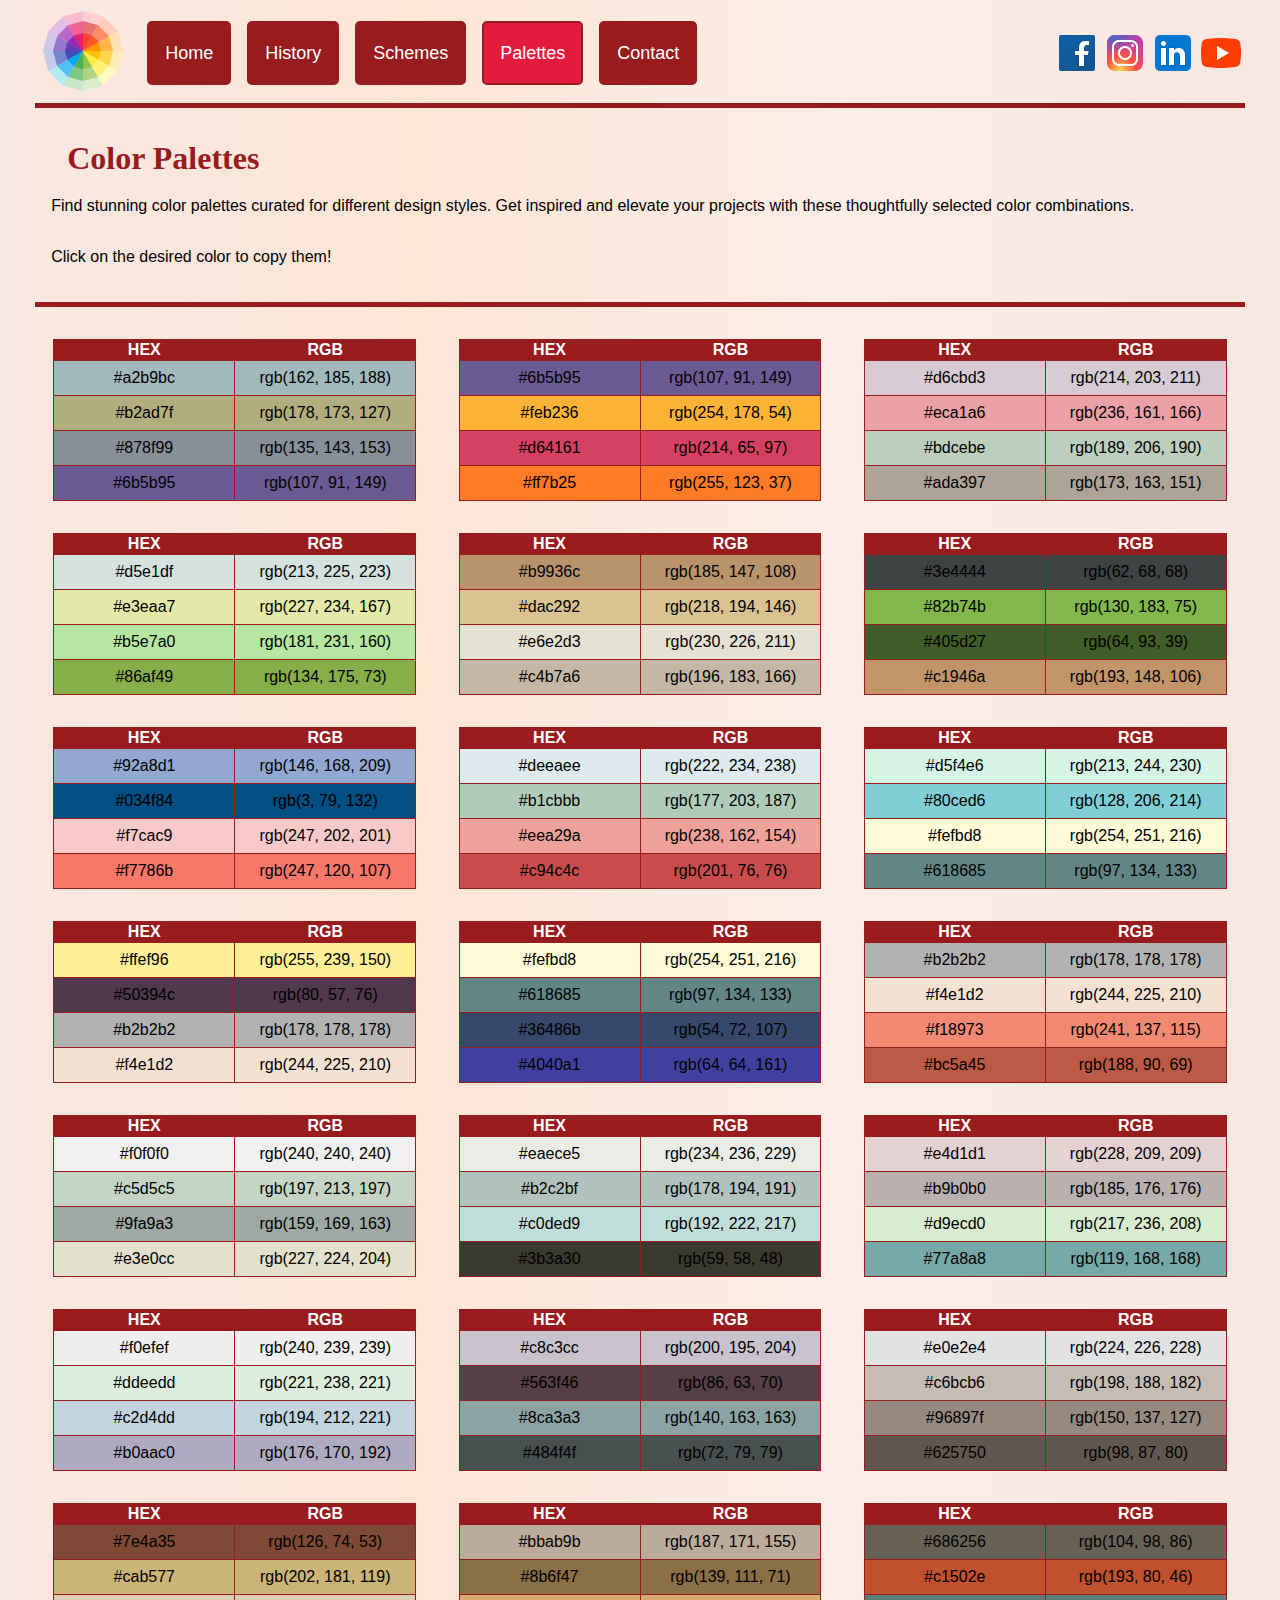
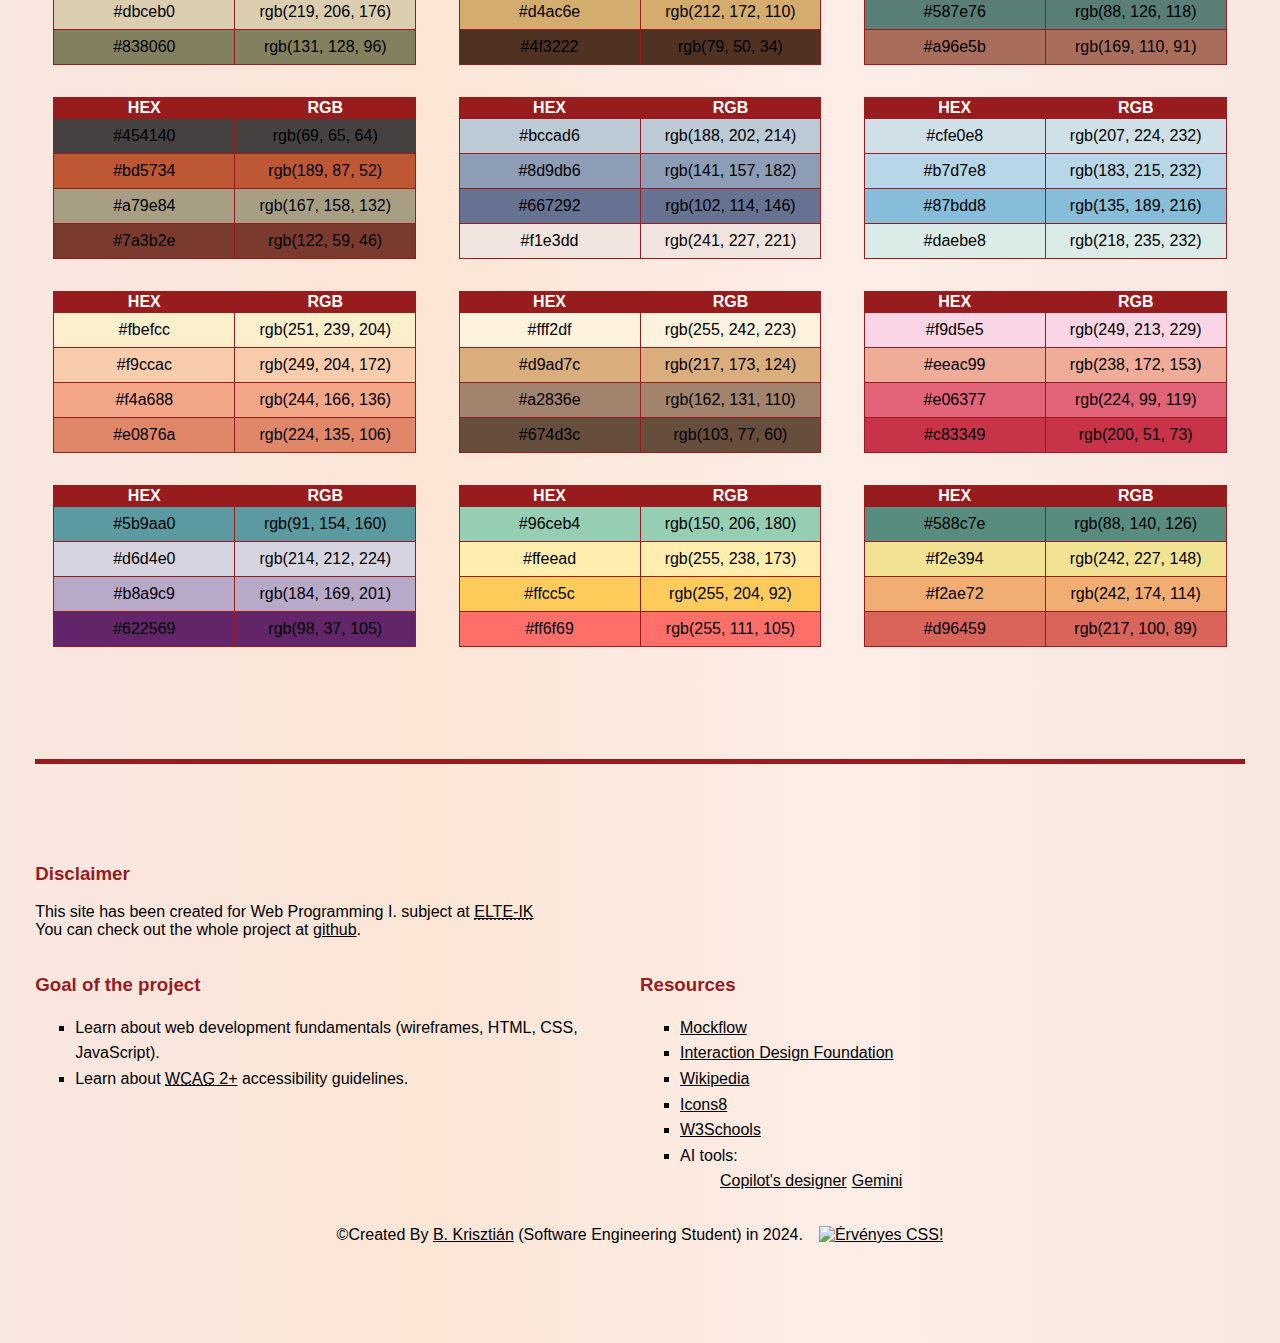
==== commit 557630bb: """" ====
--- a/pages/color_palette.html
+++ b/pages/color_palette.html
@@ -8,8 +8,10 @@
     <title id="title">Color Palettes</title>
     <link id="icon" rel="icon" type="image/x-icon" href="../media/icons/logo/icons8-color-16.png">
 
-    <link rel="stylesheet" href="../styles/main.css">
-    <link rel="stylesheet" href="../styles/navigation.css">
+    <link rel="stylesheet" href="../styles/common/main.css">
+    <link rel="stylesheet" href="../styles/common/navigation.css">
+    <link rel="stylesheet" href="../styles/common/footer.css">
+
     <link rel="stylesheet" href="../styles/color_palette.css">
     
     <script src="../scripts/config.js" defer></script>
@@ -823,8 +825,56 @@
         </section>
     </main>
 
-    <footer>
-
+    <footer id="footer">
+        <section id="footer_disclaimer">
+            <h3>Disclaimer</h3>
+            <p>
+                This site has been created for Web Programming I. subject at <a href="https://www.inf.elte.hu/"><abbr
+                        title="Eötvös Loránd University Faculty Of Informatics">ELTE-IK</abbr></a>
+                <br>
+                You can check out the whole project at <a
+                    href="https://github.com/BK-Chris/elte_web_project">github</a>.
+            </p>
+        </section>
+        <section id="footer_goals">
+            <h3>Goal of the project</h3>
+            <ul>
+                <li>Learn about web development fundamentals (wireframes, HTML, CSS, JavaScript).</li>
+                <li>Learn about <a href="https://www.w3.org/WAI/standards-guidelines/wcag"><abbr
+                            title="Web Content Accessibility Guidelines">WCAG</abbr>&nbsp;2+</a> accessibility
+                    guidelines.</li>
+            </ul>
+        </section>
+        <section id="footer_resource">
+            <h3>Resources</h3>
+            <ul>
+                <li><a href="https://wireframepro.mockflow.com/">Mockflow</a></li>
+                <li><a href="https://www.interaction-design.org/literature/topics/color-theory/">Interaction Design
+                        Foundation</a></li>
+                <li><a href="https://en.wikipedia.org/wiki/Color_theory">Wikipedia</a></li>
+                <li><a href="https://icons8.com/">Icons8</a></li>
+                <li><a href="https://www.w3schools.com/colors/colors_palettes.asp">W3Schools</a></li>
+                <li>AI tools:
+                    <ul id="ai_list">
+                        <li><a href="https://copilot.microsoft.com">Copilot's designer</a></li>
+                        <li><a href="https://gemini.google.com">Gemini</a></li>
+                    </ul>
+                </li>
+            </ul>
+        </section>
+        <div id="footer_copyright">
+            <p>
+                &copy;Created By <a href="https://github.com/BK-Chris">B. Krisztián</a> (Software Engineering Student)
+                in
+                2024.
+            </p>
+            <p>
+                <a href="http://jigsaw.w3.org/css-validator/check/referer">
+                    <img style="border:0;width:88px;height:31px" src="http://jigsaw.w3.org/css-validator/images/vcss"
+                        alt="Érvényes CSS!">
+                </a>
+            </p>
+        </div>
     </footer>
 </body>
 
--- a/styles/common/main.css
+++ b/styles/common/main.css
@@ -0,0 +1,130 @@
+/* Describes the most common elements and the colors used through out the whole website */
+:root {
+    --default-text: black;
+    --light-text: #ffffff;
+    --dark-text: #981b1e;
+    --dark-background: #981b1e;
+    --light-background: #ffffff;
+    --color-active: #e31c3d;
+}
+
+* {
+    font-family: 'Segoe UI', Tahoma, Geneva, Verdana, sans-serif;
+    color: var(--default-text)
+}
+
+body {
+    margin: 0.2rem;
+    padding: 0 2rem;
+    background: rgb(255, 255, 255);
+    background: linear-gradient(90deg,
+            rgba(224, 135, 106, 0.2) 0%,
+            rgb(249, 204, 172, 0.5) 33%,
+            rgb(244, 166, 136, 0.2) 66%,
+            rgb(224, 135, 106, 0.2) 100%);
+}
+
+h1 {
+    display: block;
+    color: var(--dark-background);
+    font-family: 'Lucida Handwriting';
+    font-size: 2rem;
+    margin: 1rem;
+    text-indent: 0 !important;
+}
+
+h3{
+    color: var(--dark-background);
+}
+
+article,
+ul,
+ol {
+    line-height: 1.6rem;
+    text-align: left;
+    /* text-align: left; is required by the guideline. */
+}
+
+strong {
+    font-size: large;
+}
+
+em {
+    color: var(--dark-text);
+}
+
+.introduction {
+    padding: 1rem 1rem 2rem 1rem;
+    border-bottom: 5px solid var(--dark-background);
+    margin-bottom: 2rem;
+}
+
+.light_text{
+    color: var(--light-text) !important;
+    background-color: var(--dark-background) !important;
+}
+
+.dark_text{
+    color: var(--dark-text) !important;
+    background-color: var(--light-background) !important;
+}
+
+.hover:hover,
+.hover:hover * {
+    color: var(--dark-text) !important;
+    background-color: var(--light-background) !important;
+    transition: background-color 0.3s ease;
+}
+
+.hover_dark:hover,
+.hober_dark:hover {
+    color: var(--light-text) !important;
+    background-color: var(--dark-background) !important;
+    transition: background-color 0.3s ease;
+}
+
+.active {
+    color: var(--light-text) !important;
+    background-color: var(--color-active) !important;
+}
+
+/* Mobile view */
+@media screen and (max-width: 767px) {
+    body {
+        margin: 0rem;
+        padding: 0rem;
+        transition: margin 0.5s ease-out;
+        transition: padding 0.5s ease-out;
+    }
+
+    h1 {
+        text-align: center;
+        margin: 1rem 0;
+    }
+}
+
+/* Tablets */
+@media screen and (min-width:768px) and (max-width: 1023px) {
+    body {
+        padding-left: 1rem;
+        padding-right: 1rem;
+        transition: padding 0.5s ease-out;
+    }
+}
+
+@media print {
+    header,
+    footer {
+        display: none !important;
+    }
+
+    body {
+        margin: 0;
+        padding: 0;
+        background-color: var(--light-background);
+    }
+
+    body *:not(h1) {
+        color: black !important;
+    }
+}--- a/styles/common/navigation.css
+++ b/styles/common/navigation.css
@@ -0,0 +1,124 @@
+/* 
+Requires:
+ - HTML structure below,
+ - navigation.js
+
+<header id="navigation">
+  <nav id="menu">
+    <a id="logo" href="*.*">
+      <img src="*.*">
+    </a>
+
+    <!-- menu_item(s) goes here from navigation.js -->
+
+    <!-- a toggle 50x50px hamburger icon comes here from from navigation.js
+              (./media/icons/icons8-hamburger-50.png)
+    ORDER IS IMPORTANT!
+    -->
+  </nav>
+  <aside id="socials">
+  </aside>
+</header>
+*/
+
+#navigation {
+  display: flex;
+  flex-wrap: nowrap;
+  align-items: center;
+  justify-content: space-between;
+  border-bottom: 5px solid var(--dark-background);
+}
+
+#menu,
+#socials {
+  overflow: hidden;
+  display: flex;
+  align-items: center;
+  justify-content: center;
+}
+
+#menu {
+  gap: 1rem;
+}
+
+#socials a img {
+  display: block;
+  margin: auto;
+}
+
+.menu_item {
+  display: flex;
+  align-items: center;
+  background-color: var(--dark-background);
+  color: var(--light-text);
+  text-decoration: none;
+  font-size: large;
+  padding: 5px 1rem;
+  height: 50px;
+  border: 2px solid var(--dark-background);
+  border-radius: 5px;
+}
+
+#toggle_menu {
+  display: none;
+}
+
+#toggle_menu img {
+  display: block;
+  margin: auto;
+  filter: invert(100%);
+}
+
+/* Mobile view */
+@media screen and (max-width: 767px) {
+  #navigation {
+    flex-direction: column;
+    align-items: flex-start;
+    border-style: none !important;
+  }
+
+  #menu {
+    width: 100%;
+    flex-direction: column;
+    gap: 0;
+    position: relative;
+  }
+
+  .menu_item {
+    width: 100%;
+    border-style: none;
+    text-indent: 1rem;
+  }
+
+  #menu a:not(:last-child):not(.active) {
+    display: none;
+  }
+
+  #socials {
+    display: none;
+  }
+
+  #toggle_menu {
+    display: block;
+    position: absolute;
+    right: 5px;
+    top: 5px;
+  }
+
+  #logo {
+    display: none !important;
+  }
+}
+
+/* Tablet view */
+@media screen and (min-width:768px) and (max-width: 1023px) {
+  #navigation {
+    flex-direction: column;
+    justify-content: center;
+    align-items: center;
+  }
+
+  #logo {
+    display: none;
+  }
+}--- a/styles/common/footer.css
+++ b/styles/common/footer.css
@@ -0,0 +1,48 @@
+#footer {
+    display: flex;
+    flex-wrap: wrap;
+    border-top: 5px solid var(--dark-background);
+    padding: 5rem 0;
+    margin-top: 5rem;
+}
+
+#footer ul {
+    list-style: square;
+}
+
+#ai_list {
+    list-style: none !important;
+    display: flex;
+    gap: 5px;
+}
+
+#footer_disclaimer,
+#footer_copyright {
+    flex: 100%;
+}
+
+#footer_goals,
+#footer_resource {
+    flex: 50%;
+}
+
+#footer_copyright {
+    display: flex;
+    flex-wrap: wrap;
+    align-items: center;
+    justify-content: center;
+    gap: 1rem;
+}
+
+/* Mobile view */
+@media screen and (max-width: 767px) {
+
+    #footer_goals,
+    #footer_resource {
+        flex: 100%;
+    }
+
+    #footer {
+        text-align: center;
+    }
+}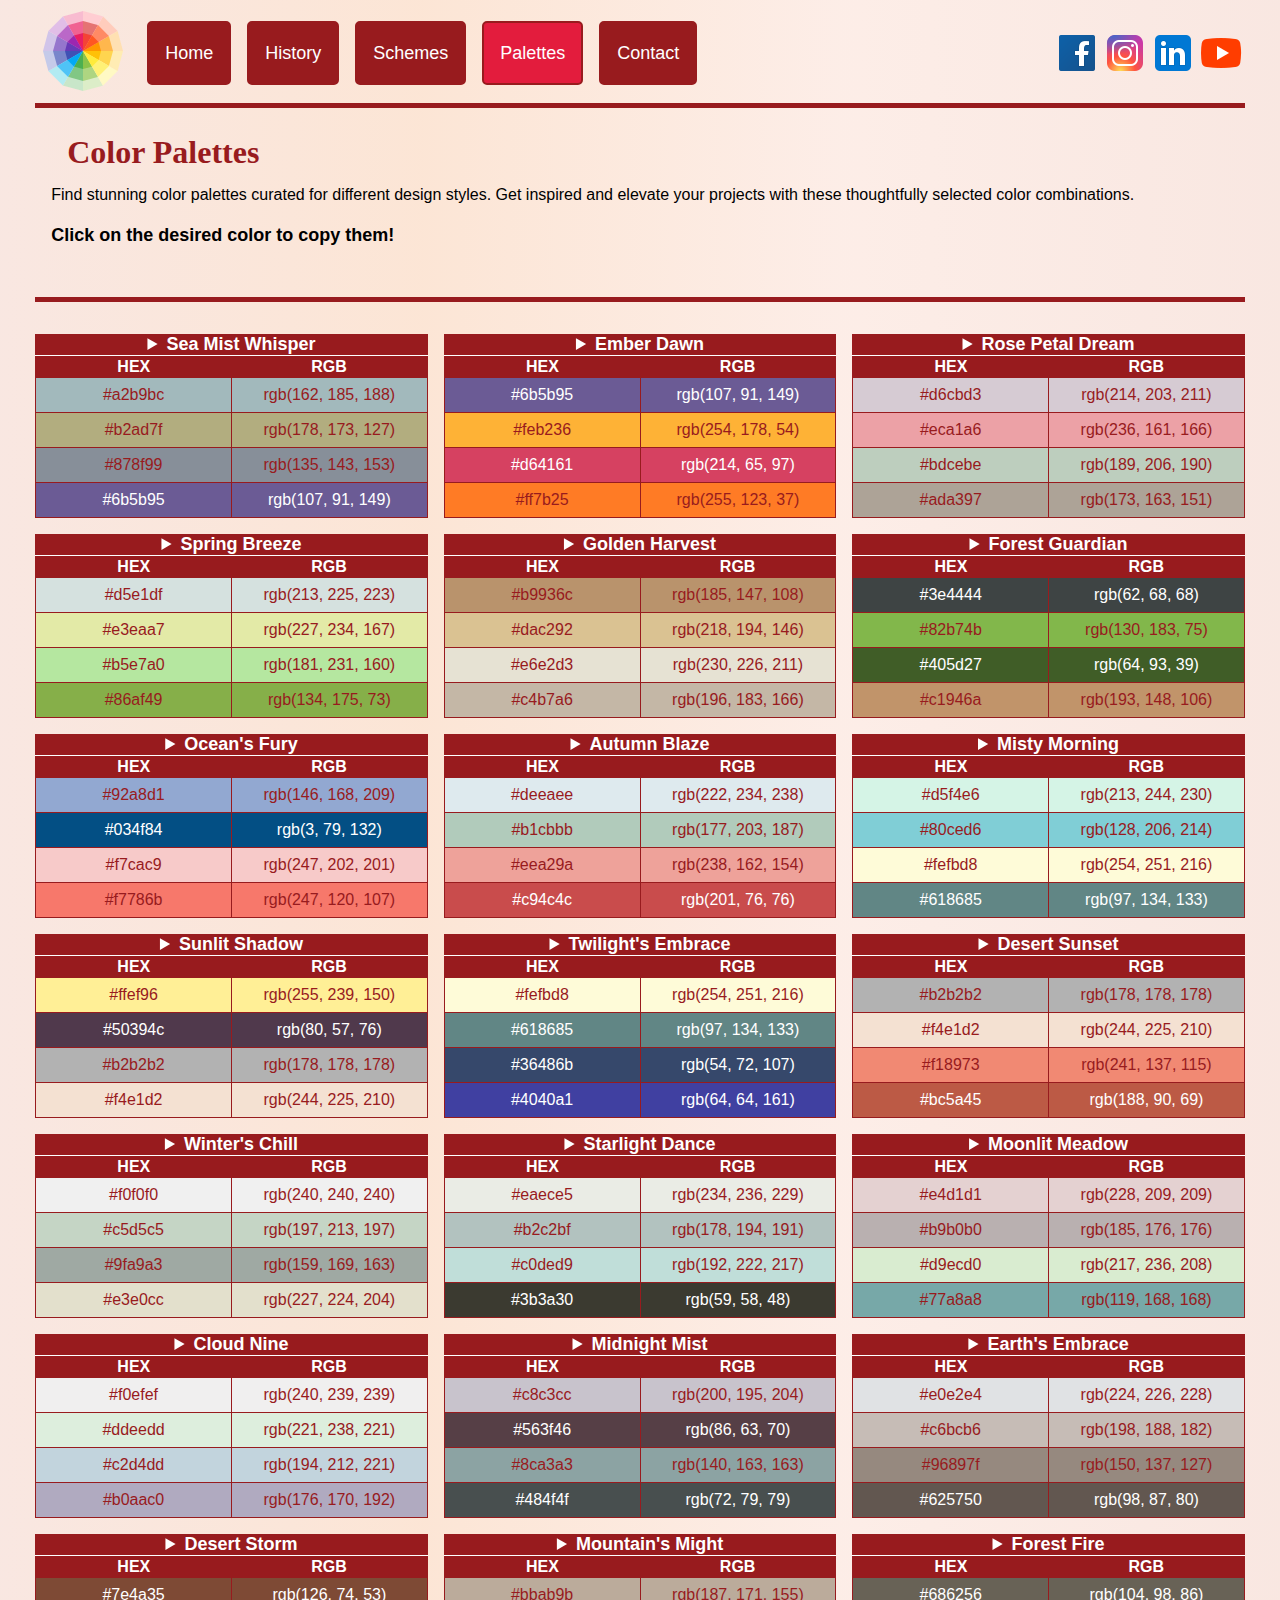
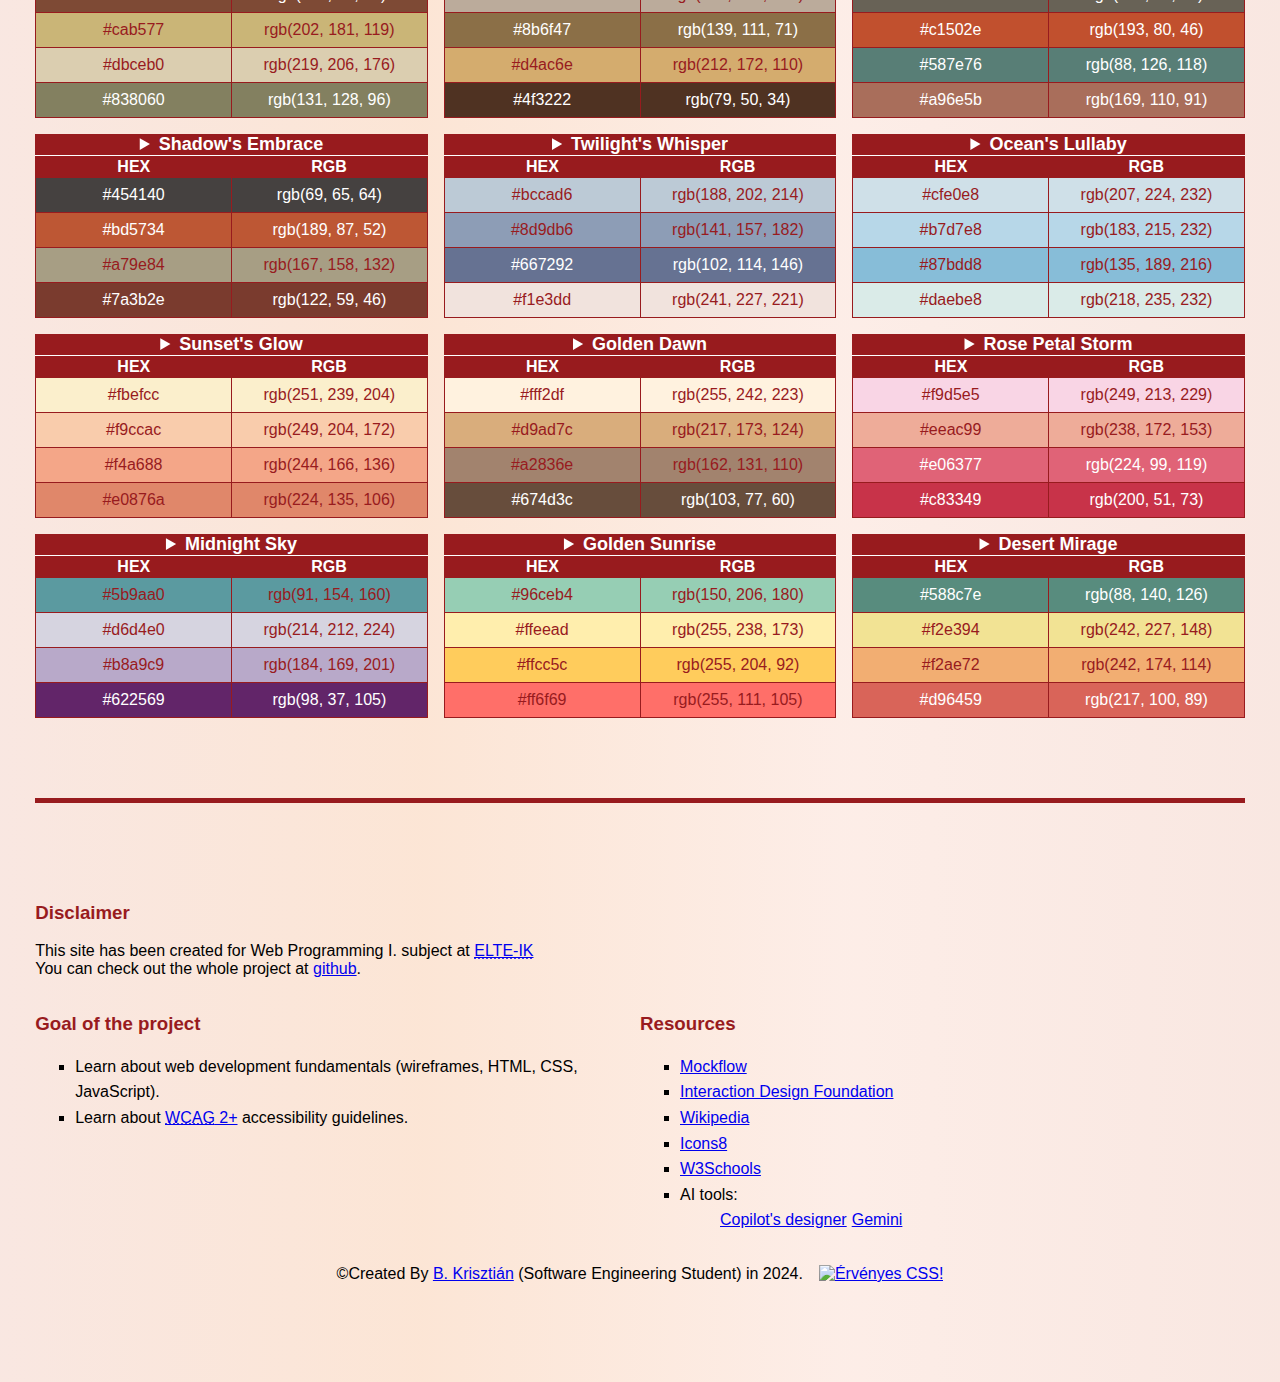
==== commit 0c156f5e: "Added caption with details and summary for color tables on color_palette.html. Made color_palette mo" ====
--- a/pages/color_palette.html
+++ b/pages/color_palette.html
@@ -13,7 +13,7 @@
     <link rel="stylesheet" href="../styles/common/footer.css">
 
     <link rel="stylesheet" href="../styles/color_palette.css">
-    
+
     <script src="../scripts/config.js" defer></script>
     <script src="../scripts/navigation.js" defer></script>
     <script src="../scripts/colorPalette.js" defer></script>
@@ -31,798 +31,980 @@
     </header>
 
     <main>
-        <section class="introduction">
-            <h1>Color Palettes</h1>
+        <div class="introduction">
             <article>
-                Find stunning color palettes curated for different design styles. Get inspired and elevate your projects
-                with these thoughtfully selected color combinations.
-                <br><br>
-                Click on the desired color to copy them!
+                <h1>Color Palettes</h1>
+                <p>
+                    Find stunning color palettes curated for different design styles. Get inspired and elevate your
+                    projects
+                    with these thoughtfully selected color combinations.
+                </p>
+                <p id="click_notice"><strong>Click on the desired color to copy them!</strong></p>
             </article>
-        </section>
+        </div>
 
-        <section id="color_palettes_container">
-            <table class="color_palettes_table">
-                <thead>
-                    <tr>
-                        <th>HEX</th>
-                        <th>RGB</th>
-                    </tr>
-                </thead>
-                <tbody>
-                    <tr class="color_shade" style='background-color: #a2b9bc;'>
+        <div id="color_palettes_container">
+            <table class="cp_table">
+                <caption>
+                    <details>
+                        <summary>Sea Mist Whisper</summary>A calming app or spa product line designed to evoke feelings
+                        of relaxation and tranquility.
+                    </details>
+                </caption>
+                <thead>
+                    <tr>
+                        <th>HEX</th>
+                        <th>RGB</th>
+                    </tr>
+                </thead>
+                <tbody>
+                    <tr class="color_shade" style="background-color: #a2b9bc;">
                         <td>#a2b9bc</td>
                         <td>rgb(162, 185, 188)</td>
                     </tr>
-                    <tr class="color_shade" style='background-color: #b2ad7f;'>
+                    <tr class="color_shade" style="background-color: #b2ad7f;">
                         <td>#b2ad7f</td>
                         <td>rgb(178, 173, 127)</td>
                     </tr>
-                    <tr class="color_shade" style='background-color: #878f99;'>
+                    <tr class="color_shade" style="background-color: #878f99;">
                         <td>#878f99</td>
                         <td>rgb(135, 143, 153)</td>
                     </tr>
-                    <tr class="color_shade" style='background-color: #6b5b95;'>
+                    <tr class="color_shade" style="background-color: #6b5b95;">
                         <td>#6b5b95</td>
                         <td>rgb(107, 91, 149)</td>
                     </tr>
                 </tbody>
             </table>
-            <table class="color_palettes_table">
-                <thead>
-                    <tr>
-                        <th>HEX</th>
-                        <th>RGB</th>
-                    </tr>
-                </thead>
-                <tbody>
-                    <tr class="color_shade" style='background-color: #6b5b95;'>
+            <table class="cp_table">
+                <caption>
+                    <details>
+                        <summary>Ember Dawn</summary>A fire-themed video game or creative writing workshop that inspires
+                        passion and creativity.
+                    </details>
+                </caption>
+                <thead>
+                    <tr>
+                        <th>HEX</th>
+                        <th>RGB</th>
+                    </tr>
+                </thead>
+                <tbody>
+                    <tr class="color_shade" style="background-color: #6b5b95;">
                         <td>#6b5b95</td>
                         <td>rgb(107, 91, 149)</td>
                     </tr>
-                    <tr class="color_shade" style='background-color: #feb236;'>
+                    <tr class="color_shade" style="background-color: #feb236;">
                         <td>#feb236</td>
                         <td>rgb(254, 178, 54)</td>
                     </tr>
-                    <tr class="color_shade" style='background-color: #d64161;'>
+                    <tr class="color_shade" style="background-color: #d64161;">
                         <td>#d64161</td>
                         <td>rgb(214, 65, 97)</td>
                     </tr>
-                    <tr class="color_shade" style='background-color: #ff7b25;'>
+                    <tr class="color_shade" style="background-color: #ff7b25;">
                         <td>#ff7b25</td>
                         <td>rgb(255, 123, 37)</td>
                     </tr>
                 </tbody>
             </table>
-            <table class="color_palettes_table">
-                <thead>
-                    <tr>
-                        <th>HEX</th>
-                        <th>RGB</th>
-                    </tr>
-                </thead>
-                <tbody>
-                    <tr class="color_shade" style='background-color: #d6cbd3;'>
+            <table class="cp_table">
+                <caption>
+                    <details>
+                        <summary>Rose Petal Dream</summary>A feminine clothing line or beauty product range designed to
+                        evoke feelings of romance and femininity.
+                    </details>
+                </caption>
+                <thead>
+                    <tr>
+                        <th>HEX</th>
+                        <th>RGB</th>
+                    </tr>
+                </thead>
+                <tbody>
+                    <tr class="color_shade" style="background-color: #d6cbd3;">
                         <td>#d6cbd3</td>
                         <td>rgb(214, 203, 211)</td>
                     </tr>
-                    <tr class="color_shade" style='background-color: #eca1a6;'>
+                    <tr class="color_shade" style="background-color: #eca1a6;">
                         <td>#eca1a6</td>
                         <td>rgb(236, 161, 166)</td>
                     </tr>
-                    <tr class="color_shade" style='background-color: #bdcebe;'>
+                    <tr class="color_shade" style="background-color: #bdcebe;">
                         <td>#bdcebe</td>
                         <td>rgb(189, 206, 190)</td>
                     </tr>
-                    <tr class="color_shade" style='background-color: #ada397;'>
+                    <tr class="color_shade" style="background-color: #ada397;">
                         <td>#ada397</td>
                         <td>rgb(173, 163, 151)</td>
                     </tr>
                 </tbody>
             </table>
-            <table class="color_palettes_table">
-                <thead>
-                    <tr>
-                        <th>HEX</th>
-                        <th>RGB</th>
-                    </tr>
-                </thead>
-                <tbody>
-                    <tr class="color_shade" style='background-color: #d5e1df;'>
+            <table class="cp_table">
+                <caption>
+                    <details>
+                        <summary>Spring Breeze</summary>A nature-inspired home decor line or outdoor activity app that
+                        promotes relaxation and renewal.
+                    </details>
+                </caption>
+                <thead>
+                    <tr>
+                        <th>HEX</th>
+                        <th>RGB</th>
+                    </tr>
+                </thead>
+                <tbody>
+                    <tr class="color_shade" style="background-color: #d5e1df;">
                         <td>#d5e1df</td>
                         <td>rgb(213, 225, 223)</td>
                     </tr>
-                    <tr class="color_shade" style='background-color: #e3eaa7;'>
+                    <tr class="color_shade" style="background-color: #e3eaa7;">
                         <td>#e3eaa7</td>
                         <td>rgb(227, 234, 167)</td>
                     </tr>
-                    <tr class="color_shade" style='background-color: #b5e7a0;'>
+                    <tr class="color_shade" style="background-color: #b5e7a0;">
                         <td>#b5e7a0</td>
                         <td>rgb(181, 231, 160)</td>
                     </tr>
-                    <tr class="color_shade" style='background-color: #86af49;'>
+                    <tr class="color_shade" style="background-color: #86af49;">
                         <td>#86af49</td>
                         <td>rgb(134, 175, 73)</td>
                     </tr>
                 </tbody>
             </table>
-            <table class="color_palettes_table">
-                <thead>
-                    <tr>
-                        <th>HEX</th>
-                        <th>RGB</th>
-                    </tr>
-                </thead>
-                <tbody>
-                    <tr class="color_shade" style='background-color: #b9936c;'>
+            <table class="cp_table">
+                <caption>
+                    <details>
+                        <summary>Golden Harvest</summary>A food-focused cooking app or farm-to-table restaurant concept
+                        that celebrates abundance and sustainability.
+                    </details>
+                </caption>
+                <thead>
+                    <tr>
+                        <th>HEX</th>
+                        <th>RGB</th>
+                    </tr>
+                </thead>
+                <tbody>
+                    <tr class="color_shade" style="background-color: #b9936c;">
                         <td>#b9936c</td>
                         <td>rgb(185, 147, 108)</td>
                     </tr>
-                    <tr class="color_shade" style='background-color: #dac292;'>
+                    <tr class="color_shade" style="background-color: #dac292;">
                         <td>#dac292</td>
                         <td>rgb(218, 194, 146)</td>
                     </tr>
-                    <tr class="color_shade" style='background-color: #e6e2d3;'>
+                    <tr class="color_shade" style="background-color: #e6e2d3;">
                         <td>#e6e2d3</td>
                         <td>rgb(230, 226, 211)</td>
                     </tr>
-                    <tr class="color_shade" style='background-color: #c4b7a6;'>
+                    <tr class="color_shade" style="background-color: #c4b7a6;">
                         <td>#c4b7a6</td>
                         <td>rgb(196, 183, 166)</td>
                     </tr>
                 </tbody>
             </table>
-            <table class="color_palettes_table">
-                <thead>
-                    <tr>
-                        <th>HEX</th>
-                        <th>RGB</th>
-                    </tr>
-                </thead>
-                <tbody>
-                    <tr class="color_shade" style='background-color: #3e4444;'>
+            <table class="cp_table">
+                <caption>
+                    <details>
+                        <summary>Forest Guardian</summary>A nature conservation project or eco-friendly product line
+                        that promotes environmental protection.
+                    </details>
+                </caption>
+                <thead>
+                    <tr>
+                        <th>HEX</th>
+                        <th>RGB</th>
+                    </tr>
+                </thead>
+                <tbody>
+                    <tr class="color_shade" style="background-color: #3e4444;">
                         <td>#3e4444</td>
                         <td>rgb(62, 68, 68)</td>
                     </tr>
-                    <tr class="color_shade" style='background-color: #82b74b;'>
+                    <tr class="color_shade" style="background-color: #82b74b;">
                         <td>#82b74b</td>
                         <td>rgb(130, 183, 75)</td>
                     </tr>
-                    <tr class="color_shade" style='background-color: #405d27;'>
+                    <tr class="color_shade" style="background-color: #405d27;">
                         <td>#405d27</td>
                         <td>rgb(64, 93, 39)</td>
                     </tr>
-                    <tr class="color_shade" style='background-color: #c1946a;'>
+                    <tr class="color_shade" style="background-color: #c1946a;">
                         <td>#c1946a</td>
                         <td>rgb(193, 148, 106)</td>
                     </tr>
                 </tbody>
             </table>
-            <table class="color_palettes_table">
-                <thead>
-                    <tr>
-                        <th>HEX</th>
-                        <th>RGB</th>
-                    </tr>
-                </thead>
-                <tbody>
-                    <tr class="color_shade" style='background-color: #92a8d1;'>
+            <table class="cp_table">
+                <caption>
+                    <details>
+                        <summary>Ocean's Fury</summary>An action-adventure video game or extreme sports equipment line
+                        that inspires power and adventure.
+                    </details>
+                </caption>
+                <thead>
+                    <tr>
+                        <th>HEX</th>
+                        <th>RGB</th>
+                    </tr>
+                </thead>
+                <tbody>
+                    <tr class="color_shade" style="background-color: #92a8d1;">
                         <td>#92a8d1</td>
                         <td>rgb(146, 168, 209)</td>
                     </tr>
-                    <tr class="color_shade" style='background-color: #034f84;'>
+                    <tr class="color_shade" style="background-color: #034f84;">
                         <td>#034f84</td>
                         <td>rgb(3, 79, 132)</td>
                     </tr>
-                    <tr class="color_shade" style='background-color: #f7cac9;'>
+                    <tr class="color_shade" style="background-color: #f7cac9;">
                         <td>#f7cac9</td>
                         <td>rgb(247, 202, 201)</td>
                     </tr>
-                    <tr class="color_shade" style='background-color: #f7786b;'>
+                    <tr class="color_shade" style="background-color: #f7786b;">
                         <td>#f7786b</td>
                         <td>rgb(247, 120, 107)</td>
                     </tr>
                 </tbody>
             </table>
-            <table class="color_palettes_table">
-                <thead>
-                    <tr>
-                        <th>HEX</th>
-                        <th>RGB</th>
-                    </tr>
-                </thead>
-                <tbody>
-                    <tr class="color_shade" style='background-color: #deeaee;'>
+            <table class="cp_table">
+                <caption>
+                    <details>
+                        <summary>Autumn Blaze</summary>A seasonal fashion line or event planning service that celebrates
+                        change and transformation.
+                    </details>
+                </caption>
+                <thead>
+                    <tr>
+                        <th>HEX</th>
+                        <th>RGB</th>
+                    </tr>
+                </thead>
+                <tbody>
+                    <tr class="color_shade" style="background-color: #deeaee;">
                         <td>#deeaee</td>
                         <td>rgb(222, 234, 238)</td>
                     </tr>
-                    <tr class="color_shade" style='background-color: #b1cbbb;'>
+                    <tr class="color_shade" style="background-color: #b1cbbb;">
                         <td>#b1cbbb</td>
                         <td>rgb(177, 203, 187)</td>
                     </tr>
-                    <tr class="color_shade" style='background-color: #eea29a;'>
+                    <tr class="color_shade" style="background-color: #eea29a;">
                         <td>#eea29a</td>
                         <td>rgb(238, 162, 154)</td>
                     </tr>
-                    <tr class="color_shade" style='background-color: #c94c4c;'>
+                    <tr class="color_shade" style="background-color: #c94c4c;">
                         <td>#c94c4c</td>
                         <td>rgb(201, 76, 76)</td>
                     </tr>
                 </tbody>
             </table>
-            <table class="color_palettes_table">
-                <thead>
-                    <tr>
-                        <th>HEX</th>
-                        <th>RGB</th>
-                    </tr>
-                </thead>
-                <tbody>
-                    <tr class="color_shade" style='background-color: #d5f4e6;'>
+            <table class="cp_table">
+                <caption>
+                    <details>
+                        <summary>Misty Morning</summary>A meditation app or spa treatment designed to promote peace and
+                        tranquility.
+                    </details>
+                </caption>
+                <thead>
+                    <tr>
+                        <th>HEX</th>
+                        <th>RGB</th>
+                    </tr>
+                </thead>
+                <tbody>
+                    <tr class="color_shade" style="background-color: #d5f4e6;">
                         <td>#d5f4e6</td>
                         <td>rgb(213, 244, 230)</td>
                     </tr>
-                    <tr class="color_shade" style='background-color: #80ced6;'>
+                    <tr class="color_shade" style="background-color: #80ced6;">
                         <td>#80ced6</td>
                         <td>rgb(128, 206, 214)</td>
                     </tr>
-                    <tr class="color_shade" style='background-color: #fefbd8;'>
+                    <tr class="color_shade" style="background-color: #fefbd8;">
                         <td>#fefbd8</td>
                         <td>rgb(254, 251, 216)</td>
                     </tr>
-                    <tr class="color_shade" style='background-color: #618685;'>
+                    <tr class="color_shade" style="background-color: #618685;">
                         <td>#618685</td>
                         <td>rgb(97, 134, 133)</td>
                     </tr>
                 </tbody>
             </table>
-            <table class="color_palettes_table">
-                <thead>
-                    <tr>
-                        <th>HEX</th>
-                        <th>RGB</th>
-                    </tr>
-                </thead>
-                <tbody>
-                    <tr class="color_shade" style='background-color: #ffef96;'>
+            <table class="cp_table">
+                <caption>
+                    <details>
+                        <summary>Sunlit Shadow</summary>A photography app or art project that explores the contrast
+                        between light and dark.
+                    </details>
+                </caption>
+                <thead>
+                    <tr>
+                        <th>HEX</th>
+                        <th>RGB</th>
+                    </tr>
+                </thead>
+                <tbody>
+                    <tr class="color_shade" style="background-color: #ffef96;">
                         <td>#ffef96</td>
                         <td>rgb(255, 239, 150)</td>
                     </tr>
-                    <tr class="color_shade" style='background-color: #50394c;'>
+                    <tr class="color_shade" style="background-color: #50394c;">
                         <td>#50394c</td>
                         <td>rgb(80, 57, 76)</td>
                     </tr>
-                    <tr class="color_shade" style='background-color: #b2b2b2;'>
+                    <tr class="color_shade" style="background-color: #b2b2b2;">
                         <td>#b2b2b2</td>
                         <td>rgb(178, 178, 178)</td>
                     </tr>
-                    <tr class="color_shade" style='background-color: #f4e1d2;'>
+                    <tr class="color_shade" style="background-color: #f4e1d2;">
                         <td>#f4e1d2</td>
                         <td>rgb(244, 225, 210)</td>
                     </tr>
                 </tbody>
             </table>
-            <table class="color_palettes_table">
-                <thead>
-                    <tr>
-                        <th>HEX</th>
-                        <th>RGB</th>
-                    </tr>
-                </thead>
-                <tbody>
-                    <tr class="color_shade" style='background-color: #fefbd8;'>
+            <table class="cp_table">
+                <caption>
+                    <details>
+                        <summary>Twilight's Embrace</summary>A romantic novel or eveningwear line that evokes feelings
+                        of mystery and passion.
+                    </details>
+                </caption>
+                <thead>
+                    <tr>
+                        <th>HEX</th>
+                        <th>RGB</th>
+                    </tr>
+                </thead>
+                <tbody>
+                    <tr class="color_shade" style="background-color: #fefbd8;">
                         <td>#fefbd8</td>
                         <td>rgb(254, 251, 216)</td>
                     </tr>
-                    <tr class="color_shade" style='background-color: #618685;'>
+                    <tr class="color_shade" style="background-color: #618685;">
                         <td>#618685</td>
                         <td>rgb(97, 134, 133)</td>
                     </tr>
-                    <tr class="color_shade" style='background-color: #36486b;'>
+                    <tr class="color_shade" style="background-color: #36486b;">
                         <td>#36486b</td>
                         <td>rgb(54, 72, 107)</td>
                     </tr>
-                    <tr class="color_shade" style='background-color: #4040a1;'>
+                    <tr class="color_shade" style="background-color: #4040a1;">
                         <td>#4040a1</td>
                         <td>rgb(64, 64, 161)</td>
                     </tr>
                 </tbody>
             </table>
-            <table class="color_palettes_table">
-                <thead>
-                    <tr>
-                        <th>HEX</th>
-                        <th>RGB</th>
-                    </tr>
-                </thead>
-                <tbody>
-                    <tr class="color_shade" style='background-color: #b2b2b2;'>
+            <table class="cp_table">
+                <caption>
+                    <details>
+                        <summary>Desert Sunset</summary>A travel app or photography project that captures the beauty and
+                        solitude of desert landscapes.
+                    </details>
+                </caption>
+                <thead>
+                    <tr>
+                        <th>HEX</th>
+                        <th>RGB</th>
+                    </tr>
+                </thead>
+                <tbody>
+                    <tr class="color_shade" style="background-color: #b2b2b2;">
                         <td>#b2b2b2</td>
                         <td>rgb(178, 178, 178)</td>
                     </tr>
-                    <tr class="color_shade" style='background-color: #f4e1d2;'>
+                    <tr class="color_shade" style="background-color: #f4e1d2;">
                         <td>#f4e1d2</td>
                         <td>rgb(244, 225, 210)</td>
                     </tr>
-                    <tr class="color_shade" style='background-color: #f18973;'>
+                    <tr class="color_shade" style="background-color: #f18973;">
                         <td>#f18973</td>
                         <td>rgb(241, 137, 115)</td>
                     </tr>
-                    <tr class="color_shade" style='background-color: #bc5a45;'>
+                    <tr class="color_shade" style="background-color: #bc5a45;">
                         <td>#bc5a45</td>
                         <td>rgb(188, 90, 69)</td>
                     </tr>
                 </tbody>
             </table>
-            <table class="color_palettes_table">
-                <thead>
-                    <tr>
-                        <th>HEX</th>
-                        <th>RGB</th>
-                    </tr>
-                </thead>
-                <tbody>
-                    <tr class="color_shade" style='background-color: #f0f0f0;'>
+            <table class="cp_table">
+                <caption>
+                    <details>
+                        <summary>Winter's Chill</summary>A winter sports equipment line or cozy home decor collection
+                        that celebrates the beauty of winter.
+                    </details>
+                </caption>
+                <thead>
+                    <tr>
+                        <th>HEX</th>
+                        <th>RGB</th>
+                    </tr>
+                </thead>
+                <tbody>
+                    <tr class="color_shade" style="background-color: #f0f0f0;">
                         <td>#f0f0f0</td>
                         <td>rgb(240, 240, 240)</td>
                     </tr>
-                    <tr class="color_shade" style='background-color: #c5d5c5;'>
+                    <tr class="color_shade" style="background-color: #c5d5c5;">
                         <td>#c5d5c5</td>
                         <td>rgb(197, 213, 197)</td>
                     </tr>
-                    <tr class="color_shade" style='background-color: #9fa9a3;'>
+                    <tr class="color_shade" style="background-color: #9fa9a3;">
                         <td>#9fa9a3</td>
                         <td>rgb(159, 169, 163)</td>
                     </tr>
-                    <tr class="color_shade" style='background-color: #e3e0cc;'>
+                    <tr class="color_shade" style="background-color: #e3e0cc;">
                         <td>#e3e0cc</td>
                         <td>rgb(227, 224, 204)</td>
                     </tr>
                 </tbody>
             </table>
-            <table class="color_palettes_table">
-                <thead>
-                    <tr>
-                        <th>HEX</th>
-                        <th>RGB</th>
-                    </tr>
-                </thead>
-                <tbody>
-                    <tr class="color_shade" style='background-color: #eaece5;'>
+            <table class="cp_table">
+                <caption>
+                    <details>
+                        <summary>Starlight Dance</summary>A celestial-themed art project or astronomy app that inspires
+                        wonder and imagination.
+                    </details>
+                </caption>
+                <thead>
+                    <tr>
+                        <th>HEX</th>
+                        <th>RGB</th>
+                    </tr>
+                </thead>
+                <tbody>
+                    <tr class="color_shade" style="background-color: #eaece5;">
                         <td>#eaece5</td>
                         <td>rgb(234, 236, 229)</td>
                     </tr>
-                    <tr class="color_shade" style='background-color: #b2c2bf;'>
+                    <tr class="color_shade" style="background-color: #b2c2bf;">
                         <td>#b2c2bf</td>
                         <td>rgb(178, 194, 191)</td>
                     </tr>
-                    <tr class="color_shade" style='background-color: #c0ded9;'>
+                    <tr class="color_shade" style="background-color: #c0ded9;">
                         <td>#c0ded9</td>
                         <td>rgb(192, 222, 217)</td>
                     </tr>
-                    <tr class="color_shade" style='background-color: #3b3a30;'>
+                    <tr class="color_shade" style="background-color: #3b3a30;">
                         <td>#3b3a30</td>
                         <td>rgb(59, 58, 48)</td>
                     </tr>
                 </tbody>
             </table>
-            <table class="color_palettes_table">
-                <thead>
-                    <tr>
-                        <th>HEX</th>
-                        <th>RGB</th>
-                    </tr>
-                </thead>
-                <tbody>
-                    <tr class="color_shade" style='background-color: #e4d1d1;'>
+            <table class="cp_table">
+                <caption>
+                    <details>
+                        <summary>Moonlit Meadow</summary>A romantic dinnerware set or outdoor event planning service
+                        that celebrates the beauty of nature.
+                    </details>
+                </caption>
+                <thead>
+                    <tr>
+                        <th>HEX</th>
+                        <th>RGB</th>
+                    </tr>
+                </thead>
+                <tbody>
+                    <tr class="color_shade" style="background-color: #e4d1d1;">
                         <td>#e4d1d1</td>
                         <td>rgb(228, 209, 209)</td>
                     </tr>
-                    <tr class="color_shade" style='background-color: #b9b0b0;'>
+                    <tr class="color_shade" style="background-color: #b9b0b0;">
                         <td>#b9b0b0</td>
                         <td>rgb(185, 176, 176)</td>
                     </tr>
-                    <tr class="color_shade" style='background-color: #d9ecd0;'>
+                    <tr class="color_shade" style="background-color: #d9ecd0;">
                         <td>#d9ecd0</td>
                         <td>rgb(217, 236, 208)</td>
                     </tr>
-                    <tr class="color_shade" style='background-color: #77a8a8;'>
+                    <tr class="color_shade" style="background-color: #77a8a8;">
                         <td>#77a8a8</td>
                         <td>rgb(119, 168, 168)</td>
                     </tr>
                 </tbody>
             </table>
-            <table class="color_palettes_table">
-                <thead>
-                    <tr>
-                        <th>HEX</th>
-                        <th>RGB</th>
-                    </tr>
-                </thead>
-                <tbody>
-                    <tr class="color_shade" style='background-color: #f0efef;'>
+            <table class="cp_table">
+                <caption>
+                    <details>
+                        <summary>Cloud Nine</summary>A relaxation app or spa treatment designed to promote happiness and
+                        well-being.
+                    </details>
+                </caption>
+                <thead>
+                    <tr>
+                        <th>HEX</th>
+                        <th>RGB</th>
+                    </tr>
+                </thead>
+                <tbody>
+                    <tr class="color_shade" style="background-color: #f0efef;">
                         <td>#f0efef</td>
                         <td>rgb(240, 239, 239)</td>
                     </tr>
-                    <tr class="color_shade" style='background-color: #ddeedd;'>
+                    <tr class="color_shade" style="background-color: #ddeedd;">
                         <td>#ddeedd</td>
                         <td>rgb(221, 238, 221)</td>
                     </tr>
-                    <tr class="color_shade" style='background-color: #c2d4dd;'>
+                    <tr class="color_shade" style="background-color: #c2d4dd;">
                         <td>#c2d4dd</td>
                         <td>rgb(194, 212, 221)</td>
                     </tr>
-                    <tr class="color_shade" style='background-color: #b0aac0;'>
+                    <tr class="color_shade" style="background-color: #b0aac0;">
                         <td>#b0aac0</td>
                         <td>rgb(176, 170, 192)</td>
                     </tr>
                 </tbody>
             </table>
-            <table class="color_palettes_table">
-                <thead>
-                    <tr>
-                        <th>HEX</th>
-                        <th>RGB</th>
-                    </tr>
-                </thead>
-                <tbody>
-                    <tr class="color_shade" style='background-color: #c8c3cc;'>
+            <table class="cp_table">
+                <caption>
+                    <details>
+                        <summary>Midnight Mist</summary>A mystery novel or detective game that evokes feelings of
+                        intrigue and suspense.
+                    </details>
+                </caption>
+                <thead>
+                    <tr>
+                        <th>HEX</th>
+                        <th>RGB</th>
+                    </tr>
+                </thead>
+                <tbody>
+                    <tr class="color_shade" style="background-color: #c8c3cc;">
                         <td>#c8c3cc</td>
                         <td>rgb(200, 195, 204)</td>
                     </tr>
-                    <tr class="color_shade" style='background-color: #563f46;'>
+                    <tr class="color_shade" style="background-color: #563f46;">
                         <td>#563f46</td>
                         <td>rgb(86, 63, 70)</td>
                     </tr>
-                    <tr class="color_shade" style='background-color: #8ca3a3;'>
+                    <tr class="color_shade" style="background-color: #8ca3a3;">
                         <td>#8ca3a3</td>
                         <td>rgb(140, 163, 163)</td>
                     </tr>
-                    <tr class="color_shade" style='background-color: #484f4f;'>
+                    <tr class="color_shade" style="background-color: #484f4f;">
                         <td>#484f4f</td>
                         <td>rgb(72, 79, 79)</td>
                     </tr>
                 </tbody>
             </table>
-            <table class="color_palettes_table">
-                <thead>
-                    <tr>
-                        <th>HEX</th>
-                        <th>RGB</th>
-                    </tr>
-                </thead>
-                <tbody>
-                    <tr class="color_shade" style='background-color: #e0e2e4;'>
+            <table class="cp_table">
+                <caption>
+                    <details>
+                        <summary>Earth's Embrace</summary>A sustainable fashion line or gardening app that promotes
+                        environmental consciousness.
+                    </details>
+                </caption>
+                <thead>
+                    <tr>
+                        <th>HEX</th>
+                        <th>RGB</th>
+                    </tr>
+                </thead>
+                <tbody>
+                    <tr class="color_shade" style="background-color: #e0e2e4;">
                         <td>#e0e2e4</td>
                         <td>rgb(224, 226, 228)</td>
                     </tr>
-                    <tr class="color_shade" style='background-color: #c6bcb6;'>
+                    <tr class="color_shade" style="background-color: #c6bcb6;">
                         <td>#c6bcb6</td>
                         <td>rgb(198, 188, 182)</td>
                     </tr>
-                    <tr class="color_shade" style='background-color: #96897f;'>
+                    <tr class="color_shade" style="background-color: #96897f;">
                         <td>#96897f</td>
                         <td>rgb(150, 137, 127)</td>
                     </tr>
-                    <tr class="color_shade" style='background-color: #625750;'>
+                    <tr class="color_shade" style="background-color: #625750;">
                         <td>#625750</td>
                         <td>rgb(98, 87, 80)</td>
                     </tr>
                 </tbody>
             </table>
-            <table class="color_palettes_table">
-                <thead>
-                    <tr>
-                        <th>HEX</th>
-                        <th>RGB</th>
-                    </tr>
-                </thead>
-                <tbody>
-                    <tr class="color_shade" style='background-color: #7e4a35;'>
+            <table class="cp_table">
+                <caption>
+                    <details>
+                        <summary>Desert Storm</summary>An extreme sports event or action-adventure novel that inspires
+                        power and intensity.
+                    </details>
+                </caption>
+                <thead>
+                    <tr>
+                        <th>HEX</th>
+                        <th>RGB</th>
+                    </tr>
+                </thead>
+                <tbody>
+                    <tr class="color_shade" style="background-color: #7e4a35;">
                         <td>#7e4a35</td>
                         <td>rgb(126, 74, 53)</td>
                     </tr>
-                    <tr class="color_shade" style='background-color: #cab577;'>
+                    <tr class="color_shade" style="background-color: #cab577;">
                         <td>#cab577</td>
                         <td>rgb(202, 181, 119)</td>
                     </tr>
-                    <tr class="color_shade" style='background-color: #dbceb0;'>
+                    <tr class="color_shade" style="background-color: #dbceb0;">
                         <td>#dbceb0</td>
                         <td>rgb(219, 206, 176)</td>
                     </tr>
-                    <tr class="color_shade" style='background-color: #838060;'>
+                    <tr class="color_shade" style="background-color: #838060;">
                         <td>#838060</td>
                         <td>rgb(131, 128, 96)</td>
                     </tr>
                 </tbody>
             </table>
-            <table class="color_palettes_table">
-                <thead>
-                    <tr>
-                        <th>HEX</th>
-                        <th>RGB</th>
-                    </tr>
-                </thead>
-                <tbody>
-                    <tr class="color_shade" style='background-color: #bbab9b;'>
+            <table class="cp_table">
+                <caption>
+                    <details>
+                        <summary>Mountain's Might</summary>A mountaineering equipment line or outdoor adventure tour
+                        that celebrates strength and endurance.
+                    </details>
+                </caption>
+                <thead>
+                    <tr>
+                        <th>HEX</th>
+                        <th>RGB</th>
+                    </tr>
+                </thead>
+                <tbody>
+                    <tr class="color_shade" style="background-color: #bbab9b;">
                         <td>#bbab9b</td>
                         <td>rgb(187, 171, 155)</td>
                     </tr>
-                    <tr class="color_shade" style='background-color: #8b6f47;'>
+                    <tr class="color_shade" style="background-color: #8b6f47;">
                         <td>#8b6f47</td>
                         <td>rgb(139, 111, 71)</td>
                     </tr>
-                    <tr class="color_shade" style='background-color: #d4ac6e;'>
+                    <tr class="color_shade" style="background-color: #d4ac6e;">
                         <td>#d4ac6e</td>
                         <td>rgb(212, 172, 110)</td>
                     </tr>
-                    <tr class="color_shade" style='background-color: #4f3222;'>
+                    <tr class="color_shade" style="background-color: #4f3222;">
                         <td>#4f3222</td>
                         <td>rgb(79, 50, 34)</td>
                     </tr>
                 </tbody>
             </table>
-            <table class="color_palettes_table">
-                <thead>
-                    <tr>
-                        <th>HEX</th>
-                        <th>RGB</th>
-                    </tr>
-                </thead>
-                <tbody>
-                    <tr class="color_shade" style='background-color: #686256;'>
+            <table class="cp_table">
+                <caption>
+                    <details>
+                        <summary>Forest Fire</summary>A creative writing workshop or art project that explores the power
+                        and intensity of nature.
+                    </details>
+                </caption>
+                <thead>
+                    <tr>
+                        <th>HEX</th>
+                        <th>RGB</th>
+                    </tr>
+                </thead>
+                <tbody>
+                    <tr class="color_shade" style="background-color: #686256;">
                         <td>#686256</td>
                         <td>rgb(104, 98, 86)</td>
                     </tr>
-                    <tr class="color_shade" style='background-color: #c1502e;'>
+                    <tr class="color_shade" style="background-color: #c1502e;">
                         <td>#c1502e</td>
                         <td>rgb(193, 80, 46)</td>
                     </tr>
-                    <tr class="color_shade" style='background-color: #587e76;'>
+                    <tr class="color_shade" style="background-color: #587e76;">
                         <td>#587e76</td>
                         <td>rgb(88, 126, 118)</td>
                     </tr>
-                    <tr class="color_shade" style='background-color: #a96e5b;'>
+                    <tr class="color_shade" style="background-color: #a96e5b;">
                         <td>#a96e5b</td>
                         <td>rgb(169, 110, 91)</td>
                     </tr>
                 </tbody>
             </table>
-            <table class="color_palettes_table">
-                <thead>
-                    <tr>
-                        <th>HEX</th>
-                        <th>RGB</th>
-                    </tr>
-                </thead>
-                <tbody>
-                    <tr class="color_shade" style='background-color: #454140;'>
+            <table class="cp_table">
+                <caption>
+                    <details>
+                        <summary>Shadow's Embrace</summary>A mystery novel or detective game that evokes feelings of
+                        intrigue and suspense.
+                    </details>
+                </caption>
+                <thead>
+                    <tr>
+                        <th>HEX</th>
+                        <th>RGB</th>
+                    </tr>
+                </thead>
+                <tbody>
+                    <tr class="color_shade" style="background-color: #454140;">
                         <td>#454140</td>
                         <td>rgb(69, 65, 64)</td>
                     </tr>
-                    <tr class="color_shade" style='background-color: #bd5734;'>
+                    <tr class="color_shade" style="background-color: #bd5734;">
                         <td>#bd5734</td>
                         <td>rgb(189, 87, 52)</td>
                     </tr>
-                    <tr class="color_shade" style='background-color: #a79e84;'>
+                    <tr class="color_shade" style="background-color: #a79e84;">
                         <td>#a79e84</td>
                         <td>rgb(167, 158, 132)</td>
                     </tr>
-                    <tr class="color_shade" style='background-color: #7a3b2e;'>
+                    <tr class="color_shade" style="background-color: #7a3b2e;">
                         <td>#7a3b2e</td>
                         <td>rgb(122, 59, 46)</td>
                     </tr>
                 </tbody>
             </table>
-            <table class="color_palettes_table">
-                <thead>
-                    <tr>
-                        <th>HEX</th>
-                        <th>RGB</th>
-                    </tr>
-                </thead>
-                <tbody>
-                    <tr class="color_shade" style='background-color: #bccad6;'>
+            <table class="cp_table">
+                <caption>
+                    <details>
+                        <summary>Twilight's Whisper</summary>A meditation app or spa treatment designed to promote
+                        relaxation and tranquility.
+                    </details>
+                </caption>
+                <thead>
+                    <tr>
+                        <th>HEX</th>
+                        <th>RGB</th>
+                    </tr>
+                </thead>
+                <tbody>
+                    <tr class="color_shade" style="background-color: #bccad6;">
                         <td>#bccad6</td>
                         <td>rgb(188, 202, 214)</td>
                     </tr>
-                    <tr class="color_shade" style='background-color: #8d9db6;'>
+                    <tr class="color_shade" style="background-color: #8d9db6;">
                         <td>#8d9db6</td>
                         <td>rgb(141, 157, 182)</td>
                     </tr>
-                    <tr class="color_shade" style='background-color: #667292;'>
+                    <tr class="color_shade" style="background-color: #667292;">
                         <td>#667292</td>
                         <td>rgb(102, 114, 146)</td>
                     </tr>
-                    <tr class="color_shade" style='background-color: #f1e3dd;'>
+                    <tr class="color_shade" style="background-color: #f1e3dd;">
                         <td>#f1e3dd</td>
                         <td>rgb(241, 227, 221)</td>
                     </tr>
                 </tbody>
             </table>
-            <table class="color_palettes_table">
-                <thead>
-                    <tr>
-                        <th>HEX</th>
-                        <th>RGB</th>
-                    </tr>
-                </thead>
-                <tbody>
-                    <tr class="color_shade" style='background-color: #cfe0e8;'>
+            <table class="cp_table">
+                <caption>
+                    <details>
+                        <summary>Ocean's Lullaby</summary>A relaxation app or spa treatment designed to promote peace
+                        and tranquility.
+                    </details>
+                </caption>
+                <thead>
+                    <tr>
+                        <th>HEX</th>
+                        <th>RGB</th>
+                    </tr>
+                </thead>
+                <tbody>
+                    <tr class="color_shade" style="background-color: #cfe0e8;">
                         <td>#cfe0e8</td>
                         <td>rgb(207, 224, 232)</td>
                     </tr>
-                    <tr class="color_shade" style='background-color: #b7d7e8;'>
+                    <tr class="color_shade" style="background-color: #b7d7e8;">
                         <td>#b7d7e8</td>
                         <td>rgb(183, 215, 232)</td>
                     </tr>
-                    <tr class="color_shade" style='background-color: #87bdd8;'>
+                    <tr class="color_shade" style="background-color: #87bdd8;">
                         <td>#87bdd8</td>
                         <td>rgb(135, 189, 216)</td>
                     </tr>
-                    <tr class="color_shade" style='background-color: #daebe8;'>
+                    <tr class="color_shade" style="background-color: #daebe8;">
                         <td>#daebe8</td>
                         <td>rgb(218, 235, 232)</td>
                     </tr>
                 </tbody>
             </table>
-            <table class="color_palettes_table">
-                <thead>
-                    <tr>
-                        <th>HEX</th>
-                        <th>RGB</th>
-                    </tr>
-                </thead>
-                <tbody>
-                    <tr class="color_shade" style='background-color: #fbefcc;'>
+            <table class="cp_table">
+                <caption>
+                    <details>
+                        <summary>Sunset's Glow</summary>A romantic dinnerware set or outdoor event planning service that
+                        celebrates the beauty of nature.
+                    </details>
+                </caption>
+                <thead>
+                    <tr>
+                        <th>HEX</th>
+                        <th>RGB</th>
+                    </tr>
+                </thead>
+                <tbody>
+                    <tr class="color_shade" style="background-color: #fbefcc;">
                         <td>#fbefcc</td>
                         <td>rgb(251, 239, 204)</td>
                     </tr>
-                    <tr class="color_shade" style='background-color: #f9ccac;'>
+                    <tr class="color_shade" style="background-color: #f9ccac;">
                         <td>#f9ccac</td>
                         <td>rgb(249, 204, 172)</td>
                     </tr>
-                    <tr class="color_shade" style='background-color: #f4a688;'>
+                    <tr class="color_shade" style="background-color: #f4a688;">
                         <td>#f4a688</td>
                         <td>rgb(244, 166, 136)</td>
                     </tr>
-                    <tr class="color_shade" style='background-color: #e0876a;'>
+                    <tr class="color_shade" style="background-color: #e0876a;">
                         <td>#e0876a</td>
                         <td>rgb(224, 135, 106)</td>
                     </tr>
                 </tbody>
             </table>
-            <table class="color_palettes_table">
-                <thead>
-                    <tr>
-                        <th>HEX</th>
-                        <th>RGB</th>
-                    </tr>
-                </thead>
-                <tbody>
-                    <tr class="color_shade" style='background-color: #fff2df;'>
+            <table class="cp_table">
+                <caption>
+                    <details>
+                        <summary>Golden Dawn</summary>A morning routine app or meditation practice that promotes hope
+                        and optimism.
+                    </details>
+                </caption>
+                <thead>
+                    <tr>
+                        <th>HEX</th>
+                        <th>RGB</th>
+                    </tr>
+                </thead>
+                <tbody>
+                    <tr class="color_shade" style="background-color: #fff2df;">
                         <td>#fff2df</td>
                         <td>rgb(255, 242, 223)</td>
                     </tr>
-                    <tr class="color_shade" style='background-color: #d9ad7c;'>
+                    <tr class="color_shade" style="background-color: #d9ad7c;">
                         <td>#d9ad7c</td>
                         <td>rgb(217, 173, 124)</td>
                     </tr>
-                    <tr class="color_shade" style='background-color: #a2836e;'>
+                    <tr class="color_shade" style="background-color: #a2836e;">
                         <td>#a2836e</td>
                         <td>rgb(162, 131, 110)</td>
                     </tr>
-                    <tr class="color_shade" style='background-color: #674d3c;'>
+                    <tr class="color_shade" style="background-color: #674d3c;">
                         <td>#674d3c</td>
                         <td>rgb(103, 77, 60)</td>
                     </tr>
                 </tbody>
             </table>
-            <table class="color_palettes_table">
-                <thead>
-                    <tr>
-                        <th>HEX</th>
-                        <th>RGB</th>
-                    </tr>
-                </thead>
-                <tbody>
-                    <tr class="color_shade" style='background-color: #f9d5e5;'>
+            <table class="cp_table">
+                <caption>
+                    <details>
+                        <summary>Rose Petal Storm</summary>A feminine fashion line or beauty product range designed to
+                        evoke feelings of passion and intensity.
+                    </details>
+                </caption>
+                <thead>
+                    <tr>
+                        <th>HEX</th>
+                        <th>RGB</th>
+                    </tr>
+                </thead>
+                <tbody>
+                    <tr class="color_shade" style="background-color: #f9d5e5;">
                         <td>#f9d5e5</td>
                         <td>rgb(249, 213, 229)</td>
                     </tr>
-                    <tr class="color_shade" style='background-color: #eeac99;'>
+                    <tr class="color_shade" style="background-color: #eeac99;">
                         <td>#eeac99</td>
                         <td>rgb(238, 172, 153)</td>
                     </tr>
-                    <tr class="color_shade" style='background-color: #e06377;'>
+                    <tr class="color_shade" style="background-color: #e06377;">
                         <td>#e06377</td>
                         <td>rgb(224, 99, 119)</td>
                     </tr>
-                    <tr class="color_shade" style='background-color: #c83349;'>
+                    <tr class="color_shade" style="background-color: #c83349;">
                         <td>#c83349</td>
                         <td>rgb(200, 51, 73)</td>
                     </tr>
                 </tbody>
             </table>
-            <table class="color_palettes_table">
-                <thead>
-                    <tr>
-                        <th>HEX</th>
-                        <th>RGB</th>
-                    </tr>
-                </thead>
-                <tbody>
-                    <tr class="color_shade" style='background-color: #5b9aa0;'>
+            <table class="cp_table">
+                <caption>
+                    <details>
+                        <summary>Midnight Sky</summary>An astronomy app or space-themed art project that inspires wonder
+                        and imagination.
+                    </details>
+                </caption>
+                <thead>
+                    <tr>
+                        <th>HEX</th>
+                        <th>RGB</th>
+                    </tr>
+                </thead>
+                <tbody>
+                    <tr class="color_shade" style="background-color: #5b9aa0;">
                         <td>#5b9aa0</td>
                         <td>rgb(91, 154, 160)</td>
                     </tr>
-                    <tr class="color_shade" style='background-color: #d6d4e0;'>
+                    <tr class="color_shade" style="background-color: #d6d4e0;">
                         <td>#d6d4e0</td>
                         <td>rgb(214, 212, 224)</td>
                     </tr>
-                    <tr class="color_shade" style='background-color: #b8a9c9;'>
+                    <tr class="color_shade" style="background-color: #b8a9c9;">
                         <td>#b8a9c9</td>
                         <td>rgb(184, 169, 201)</td>
                     </tr>
-                    <tr class="color_shade" style='background-color: #622569;'>
+                    <tr class="color_shade" style="background-color: #622569;">
                         <td>#622569</td>
                         <td>rgb(98, 37, 105)</td>
                     </tr>
                 </tbody>
             </table>
-            <table class="color_palettes_table">
-                <thead>
-                    <tr>
-                        <th>HEX</th>
-                        <th>RGB</th>
-                    </tr>
-                </thead>
-                <tbody>
-                    <tr class="color_shade" style='background-color: #96ceb4;'>
+            <table class="cp_table">
+                <caption>
+                    <details>
+                        <summary>Golden Sunrise</summary>A morning routine app or meditation practice that promotes hope
+                        and optimism.
+                    </details>
+                </caption>
+                <thead>
+                    <tr>
+                        <th>HEX</th>
+                        <th>RGB</th>
+                    </tr>
+                </thead>
+                <tbody>
+                    <tr class="color_shade" style="background-color: #96ceb4;">
                         <td>#96ceb4</td>
                         <td>rgb(150, 206, 180)</td>
                     </tr>
-                    <tr class="color_shade" style='background-color: #ffeead;'>
+                    <tr class="color_shade" style="background-color: #ffeead;">
                         <td>#ffeead</td>
                         <td>rgb(255, 238, 173)</td>
                     </tr>
-                    <tr class="color_shade" style='background-color: #ffcc5c;'>
+                    <tr class="color_shade" style="background-color: #ffcc5c;">
                         <td>#ffcc5c</td>
                         <td>rgb(255, 204, 92)</td>
                     </tr>
-                    <tr class="color_shade" style='background-color: #ff6f69;'>
+                    <tr class="color_shade" style="background-color: #ff6f69;">
                         <td>#ff6f69</td>
                         <td>rgb(255, 111, 105)</td>
                     </tr>
                 </tbody>
             </table>
-            <table class="color_palettes_table">
-                <thead>
-                    <tr>
-                        <th>HEX</th>
-                        <th>RGB</th>
-                    </tr>
-                </thead>
-                <tbody>
-                    <tr class="color_shade" style='background-color: #588c7e;'>
+            <table class="cp_table">
+                <caption>
+                    <details>
+                        <summary>Desert Mirage</summary>A travel app or photography project that captures the illusion
+                        and fantasy of desert landscapes.
+                    </details>
+                </caption>
+                <thead>
+                    <tr>
+                        <th>HEX</th>
+                        <th>RGB</th>
+                    </tr>
+                </thead>
+                <tbody>
+                    <tr class="color_shade" style="background-color: #588c7e;">
                         <td>#588c7e</td>
                         <td>rgb(88, 140, 126)</td>
                     </tr>
-                    <tr class="color_shade" style='background-color: #f2e394;'>
+                    <tr class="color_shade" style="background-color: #f2e394;">
                         <td>#f2e394</td>
                         <td>rgb(242, 227, 148)</td>
                     </tr>
-                    <tr class="color_shade" style='background-color: #f2ae72;'>
+                    <tr class="color_shade" style="background-color: #f2ae72;">
                         <td>#f2ae72</td>
                         <td>rgb(242, 174, 114)</td>
                     </tr>
-                    <tr class="color_shade" style='background-color: #d96459;'>
+                    <tr class="color_shade" style="background-color: #d96459;">
                         <td>#d96459</td>
                         <td>rgb(217, 100, 89)</td>
                     </tr>
                 </tbody>
             </table>
-        </section>
+        </div>
     </main>
 
     <footer id="footer">
--- a/styles/common/main.css
+++ b/styles/common/main.css
@@ -1,6 +1,5 @@
 /* Describes the most common elements and the colors used through out the whole website */
 :root {
-    --default-text: black;
     --light-text: #ffffff;
     --dark-text: #981b1e;
     --dark-background: #981b1e;
@@ -10,8 +9,8 @@
 
 * {
     font-family: 'Segoe UI', Tahoma, Geneva, Verdana, sans-serif;
-    color: var(--default-text)
 }
+
 
 body {
     margin: 0.2rem;
@@ -26,14 +25,15 @@
 
 h1 {
     display: block;
-    color: var(--dark-background);
     font-family: 'Lucida Handwriting';
     font-size: 2rem;
     margin: 1rem;
     text-indent: 0 !important;
 }
 
-h3{
+h1,
+h2,
+h3 {
     color: var(--dark-background);
 }
 
@@ -59,12 +59,12 @@
     margin-bottom: 2rem;
 }
 
-.light_text{
+.light_text {
     color: var(--light-text) !important;
     background-color: var(--dark-background) !important;
 }
 
-.dark_text{
+.dark_text {
     color: var(--dark-text) !important;
     background-color: var(--light-background) !important;
 }
@@ -113,6 +113,7 @@
 }
 
 @media print {
+
     header,
     footer {
         display: none !important;
@@ -123,8 +124,4 @@
         padding: 0;
         background-color: var(--light-background);
     }
-
-    body *:not(h1) {
-        color: black !important;
-    }
 }--- a/styles/common/footer.css
+++ b/styles/common/footer.css
@@ -13,6 +13,7 @@
 #ai_list {
     list-style: none !important;
     display: flex;
+    flex-wrap: wrap;
     gap: 5px;
 }
 
--- a/styles/color_palette.css
+++ b/styles/color_palette.css
@@ -1,51 +1,96 @@
-#color_palettes_container{
+#color_palettes_container {
     display: flex;
     justify-content: space-evenly;
     flex-direction: row;
     flex-wrap: wrap;
-    gap: 2%;
+    gap: 1rem;
 }
 
-.color_palettes_table{
-    flex: 0 0 30%;
+.cp_table {
+    flex: 30%;
     border-collapse: collapse;
     table-layout: fixed;
-    margin-bottom: 2rem;
 }
 
-.color_palettes_table *{
+.cp_table * {
     text-align: center;
     border-radius: 0;
 }
 
-.color_palettes_table th{
+.cp_table tr {
     border: 1px solid var(--dark-background);
+}
+
+.cp_table caption {
+    background-color: var(--dark-text);
+    color: var(--light-text);
+    border-bottom: 1px solid var(--light-background);
+}
+
+.cp_table summary {
+    font-weight: 600;
+    font-size: large;
+    cursor: pointer;
+}
+
+.cp_table th {
     background-color: var(--dark-background);
     color: var(--light-text);
 }
 
-.color_palettes_table td{
+.cp_table td {
     width: 50%;
-    border: 1px solid var(--dark-background);
     line-height: 2rem;
     text-wrap: nowrap;
-    overflow:hidden;
+    overflow: hidden;
     cursor: pointer;
 }
 
-.color_palettes_table td:focus{
+.cp_table td:nth-of-type(even) {
+    border-left: 1px solid var(--dark-background);
+}
+
+.cp_table td:focus {
     background-color: white;
 }
 
 
 @media screen and (max-width: 767px) {
-    .color_palettes_table{
-        flex: 0 0 100%;
+    #color_palettes_container {
+        padding: 0 1rem;
+    }
+
+    .cp_table {
+        flex: 100%;
     }
 }
 
 @media screen and (min-width:768px) and (max-width: 1023px) {
-    .color_palettes_table{
-        flex: 0 0 45%;
+    .cp_table {
+        flex: 45%;
+    }
+}
+
+@media print {
+    #click_notice {
+        display: none;
+    }
+
+    #color_palettes_container {
+        margin-top: 3rem;
+        gap: 3rem;
+    }
+
+    .cp_table {
+        page-break-inside: avoid;
+    }
+
+    body {
+        print-color-adjust: exact !important;
+        -webkit-print-color-adjust: exact;
+    }
+
+    details {
+        height: 100px;
     }
 }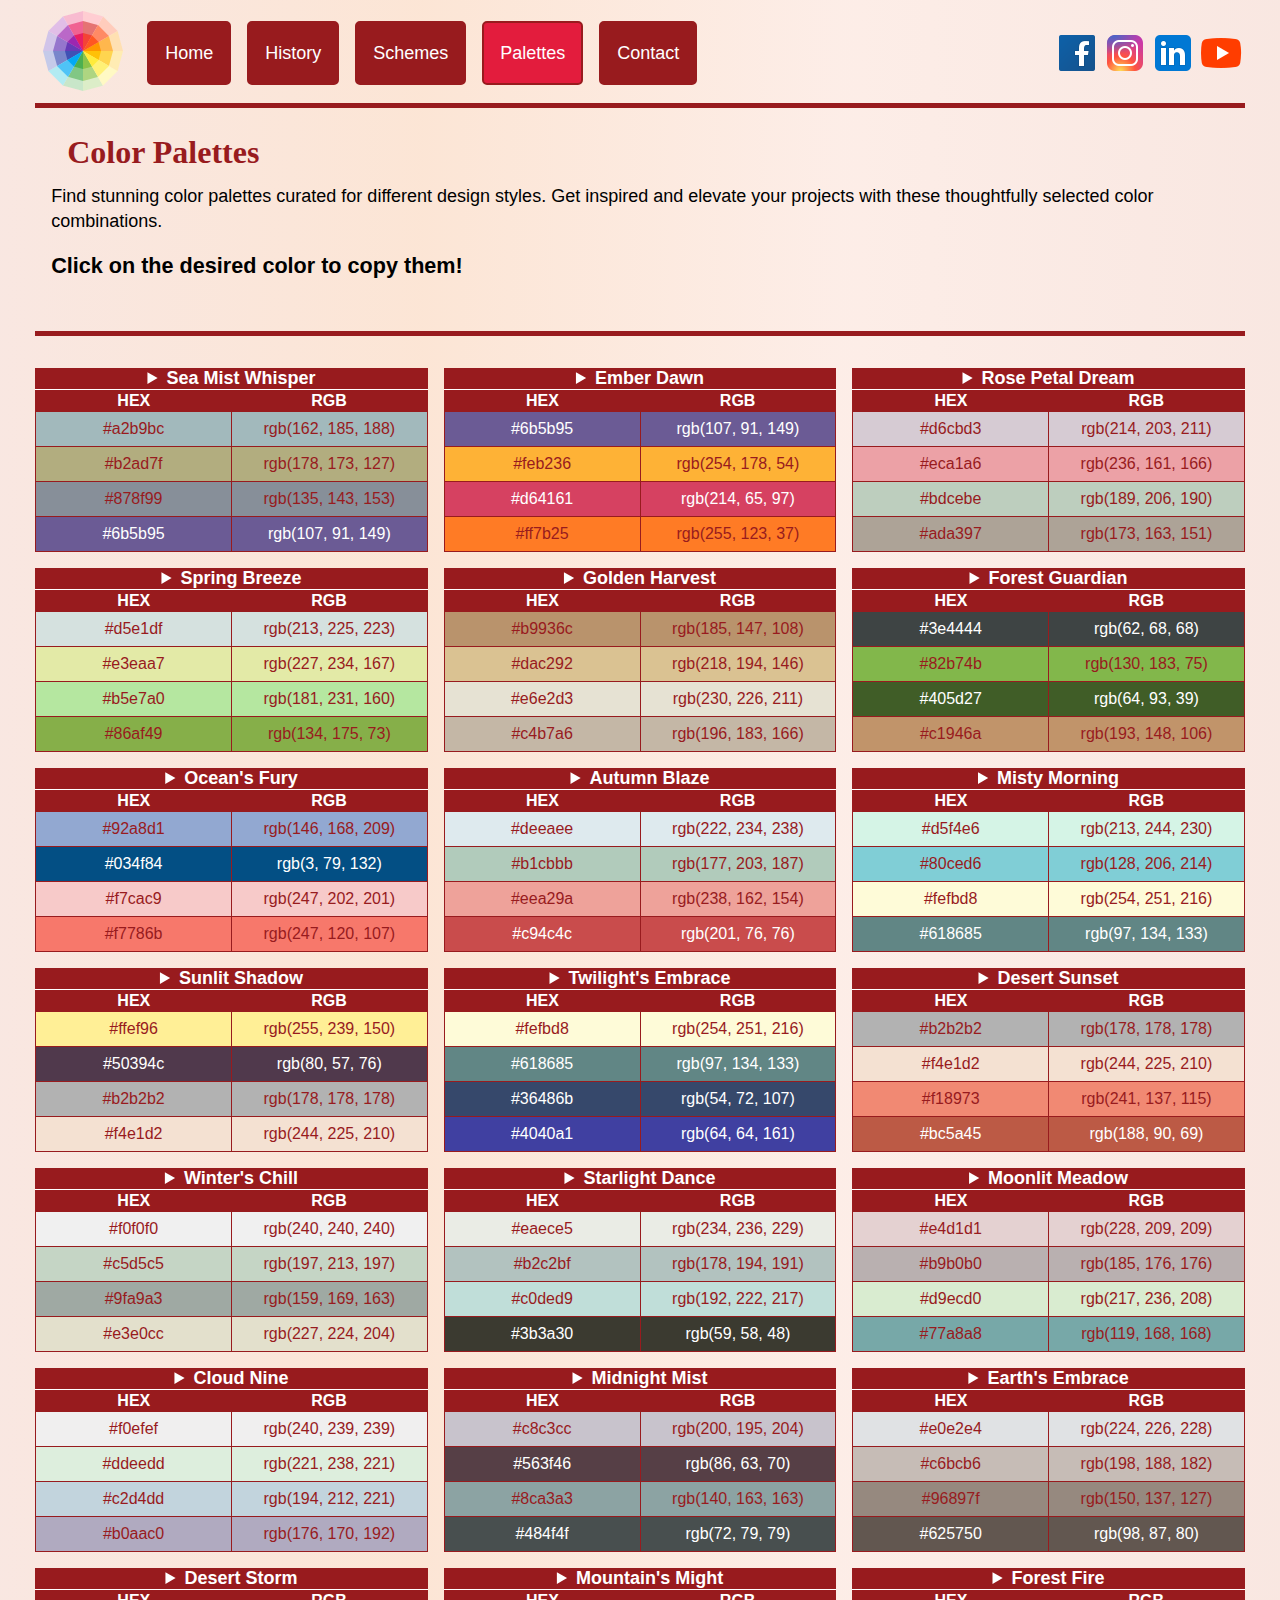
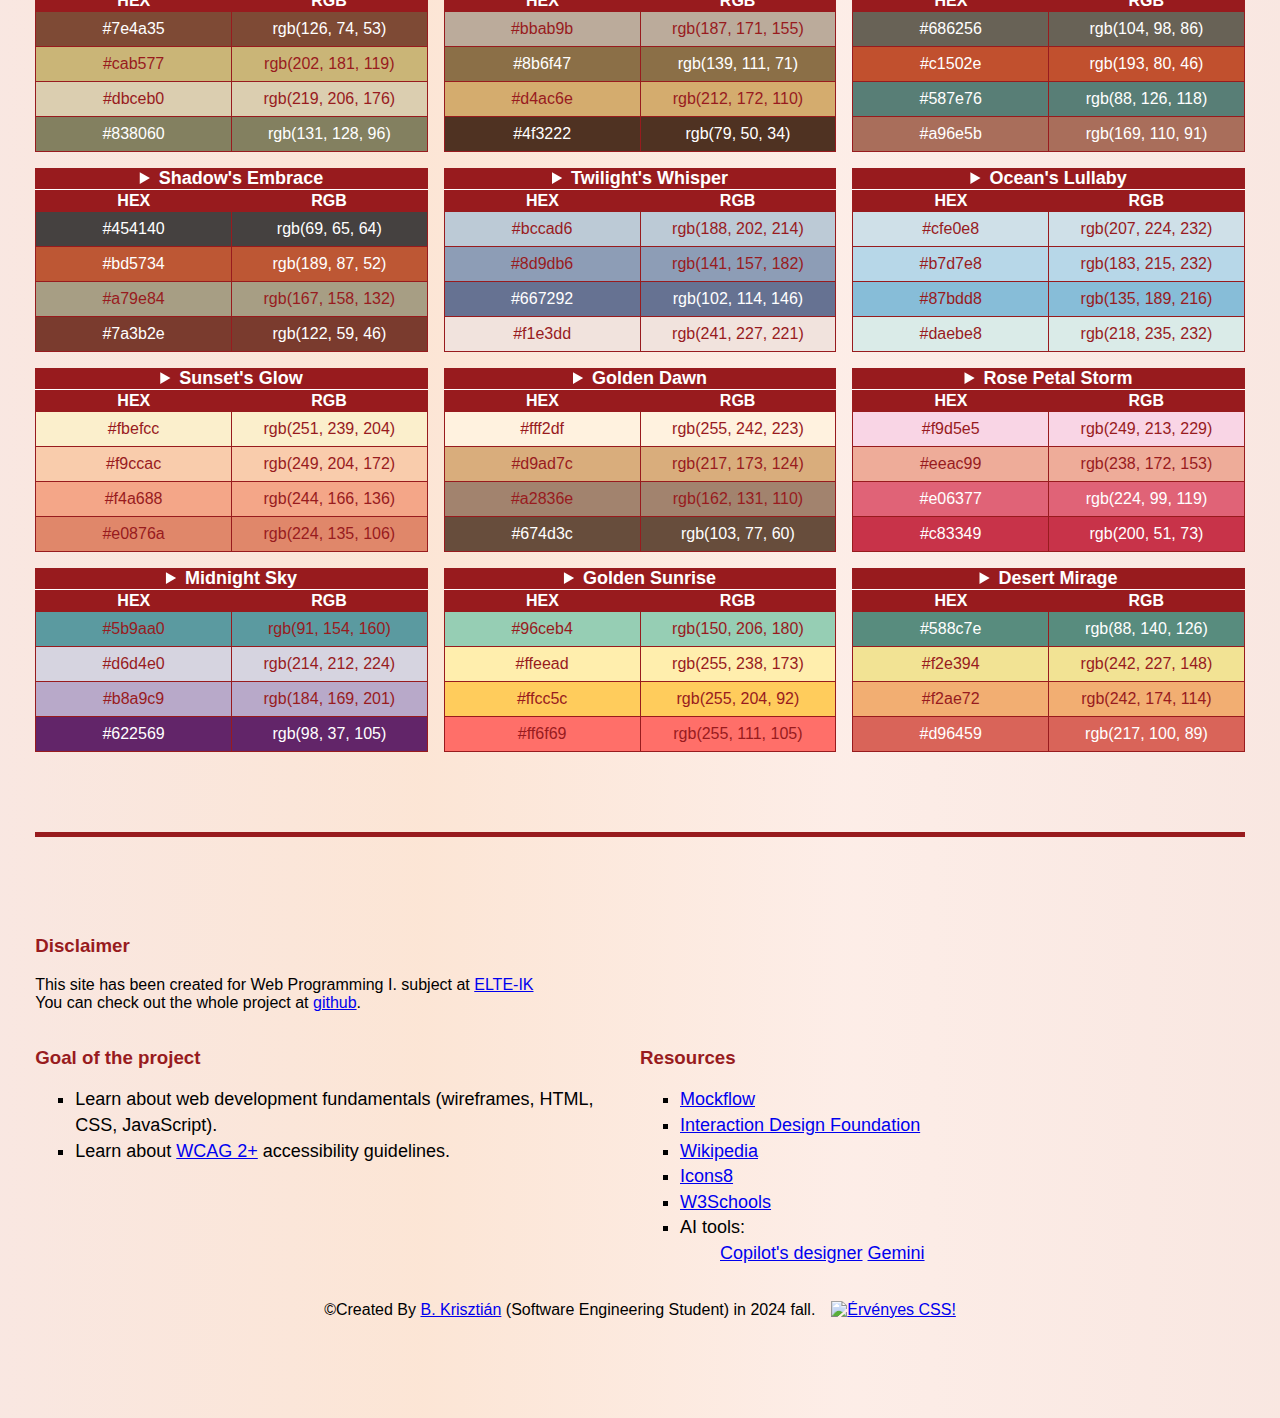
==== commit 44a570e8: "Guideline fixes - Made some modification corresponding to the required guidelines. - Color scheme's " ====
--- a/pages/color_palette.html
+++ b/pages/color_palette.html
@@ -1011,10 +1011,11 @@
         <section id="footer_disclaimer">
             <h3>Disclaimer</h3>
             <p>
-                This site has been created for Web Programming I. subject at <a href="https://www.inf.elte.hu/"><abbr
-                        title="Eötvös Loránd University Faculty Of Informatics">ELTE-IK</abbr></a>
+                This site has been created for Web Programming I. subject at <abbr
+                    title="Eötvös Loránd University Faculty Of Informatics"><a target="_blank"
+                        href="https://www.inf.elte.hu/">ELTE-IK</a></abbr>
                 <br>
-                You can check out the whole project at <a
+                You can check out the whole project at <a target="_blank"
                     href="https://github.com/BK-Chris/elte_web_project">github</a>.
             </p>
         </section>
@@ -1022,36 +1023,39 @@
             <h3>Goal of the project</h3>
             <ul>
                 <li>Learn about web development fundamentals (wireframes, HTML, CSS, JavaScript).</li>
-                <li>Learn about <a href="https://www.w3.org/WAI/standards-guidelines/wcag"><abbr
-                            title="Web Content Accessibility Guidelines">WCAG</abbr>&nbsp;2+</a> accessibility
+                <li>Learn about <abbr title="Web Content Accessibility Guidelines"><a target="_blank"
+                            href="https://www.w3.org/WAI/standards-guidelines/wcag">WCAG&nbsp;2+</a></abbr>
+                    accessibility
                     guidelines.</li>
             </ul>
         </section>
         <section id="footer_resource">
             <h3>Resources</h3>
             <ul>
-                <li><a href="https://wireframepro.mockflow.com/">Mockflow</a></li>
-                <li><a href="https://www.interaction-design.org/literature/topics/color-theory/">Interaction Design
+                <li><a target="_blank" href="https://wireframepro.mockflow.com/">Mockflow</a></li>
+                <li><a target="_blank"
+                        href="https://www.interaction-design.org/literature/topics/color-theory/">Interaction Design
                         Foundation</a></li>
-                <li><a href="https://en.wikipedia.org/wiki/Color_theory">Wikipedia</a></li>
-                <li><a href="https://icons8.com/">Icons8</a></li>
-                <li><a href="https://www.w3schools.com/colors/colors_palettes.asp">W3Schools</a></li>
+                <li><a target="_blank" href="https://en.wikipedia.org/wiki/Color_theory">Wikipedia</a></li>
+                <li><a target="_blank" href="https://icons8.com/">Icons8</a></li>
+                <li><a target="_blank" href="https://www.w3schools.com/colors/colors_palettes.asp">W3Schools</a></li>
                 <li>AI tools:
                     <ul id="ai_list">
-                        <li><a href="https://copilot.microsoft.com">Copilot's designer</a></li>
-                        <li><a href="https://gemini.google.com">Gemini</a></li>
+                        <li><a target="_blank" href="https://copilot.microsoft.com">Copilot's designer</a></li>
+                        <li><a target="_blank" href="https://gemini.google.com">Gemini</a></li>
                     </ul>
                 </li>
             </ul>
         </section>
         <div id="footer_copyright">
             <p>
-                &copy;Created By <a href="https://github.com/BK-Chris">B. Krisztián</a> (Software Engineering Student)
+                &copy;Created By <a target="_blank" href="https://github.com/BK-Chris">B. Krisztián</a> (Software
+                Engineering Student)
                 in
-                2024.
+                <time datetime="2024">2024 fall.</time>
             </p>
             <p>
-                <a href="http://jigsaw.w3.org/css-validator/check/referer">
+                <a target="_blank" href="http://jigsaw.w3.org/css-validator/check/referer">
                     <img style="border:0;width:88px;height:31px" src="http://jigsaw.w3.org/css-validator/images/vcss"
                         alt="Érvényes CSS!">
                 </a>
--- a/styles/common/main.css
+++ b/styles/common/main.css
@@ -40,16 +40,28 @@
 article,
 ul,
 ol {
+    font-size: large;
     line-height: 1.6rem;
     text-align: left;
     /* text-align: left; is required by the guideline. */
 }
 
+article,
+section,
+p{
+    font-family: sans-serif;
+}
+
 strong {
-    font-size: large;
+    font-size: larger;
 }
 
 em {
+    color: var(--dark-text);
+}
+
+abbr{
+    text-decoration: none;
     color: var(--dark-text);
 }
 
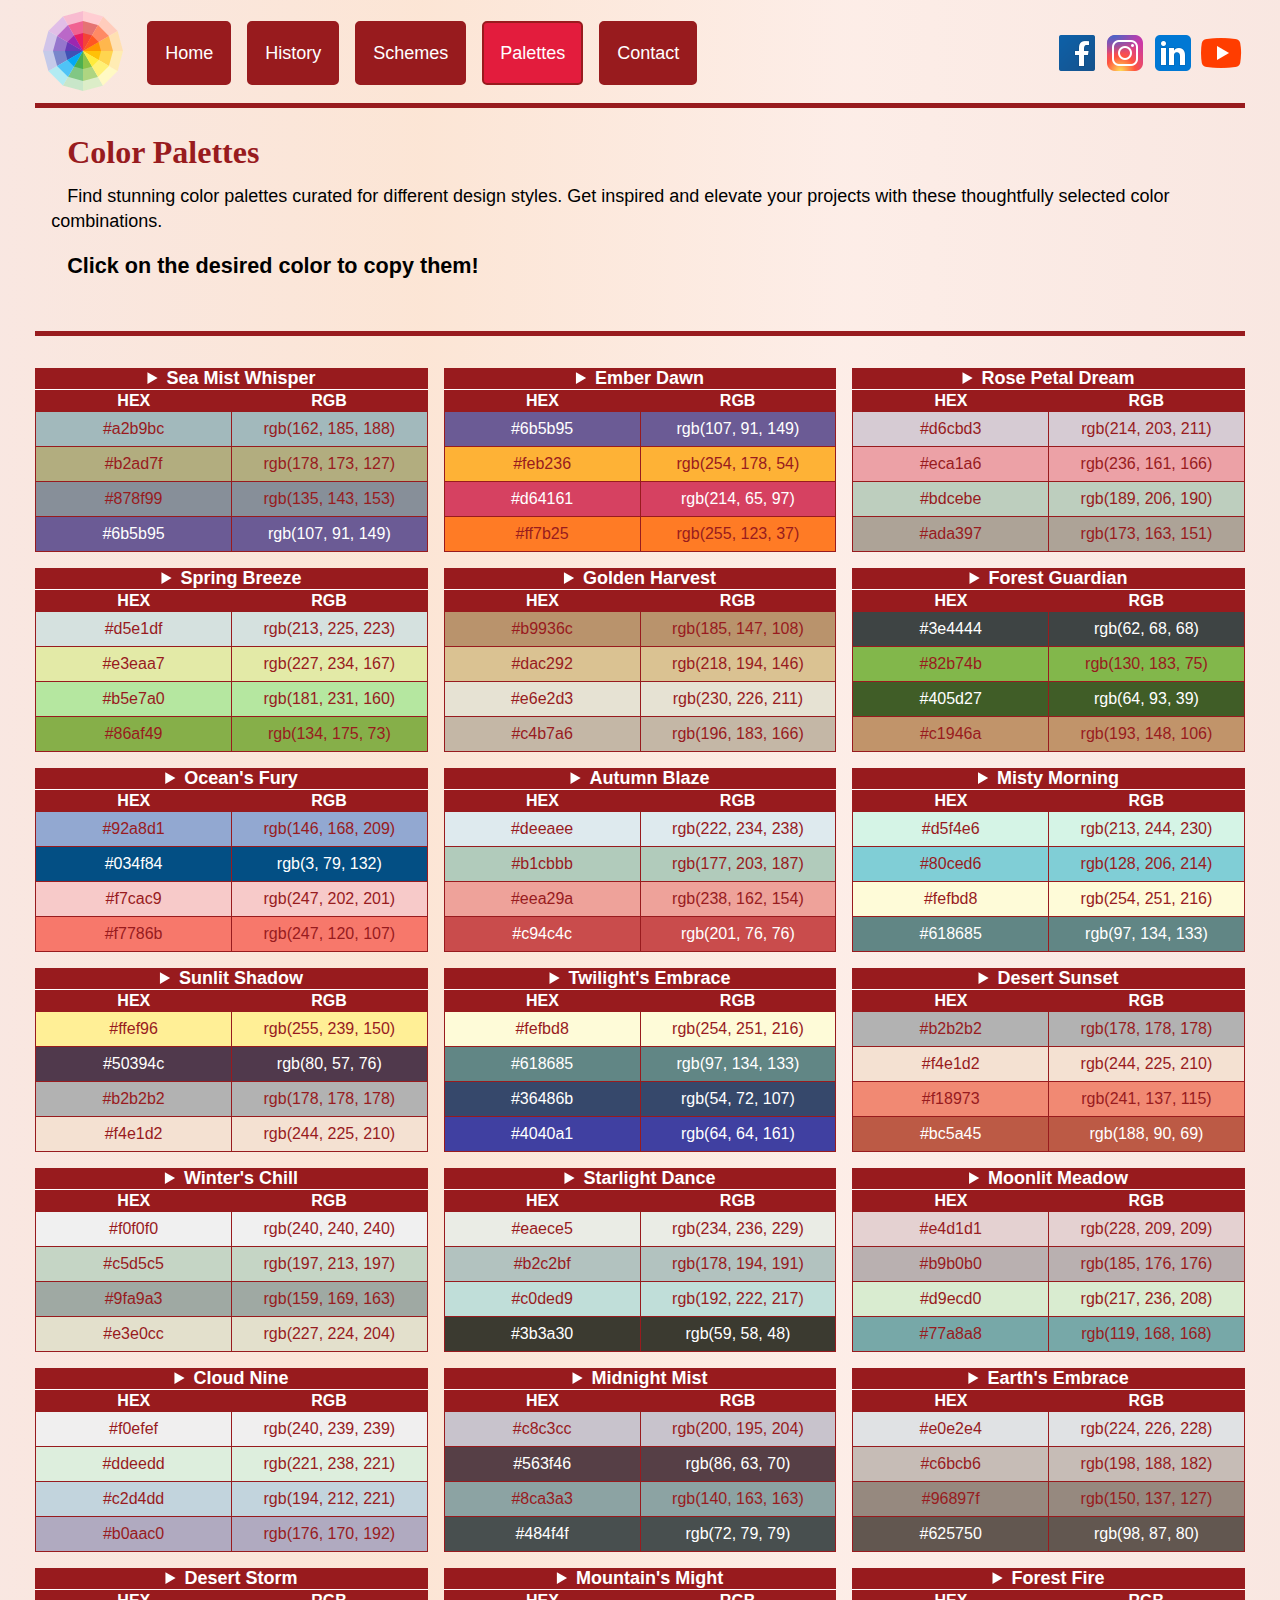
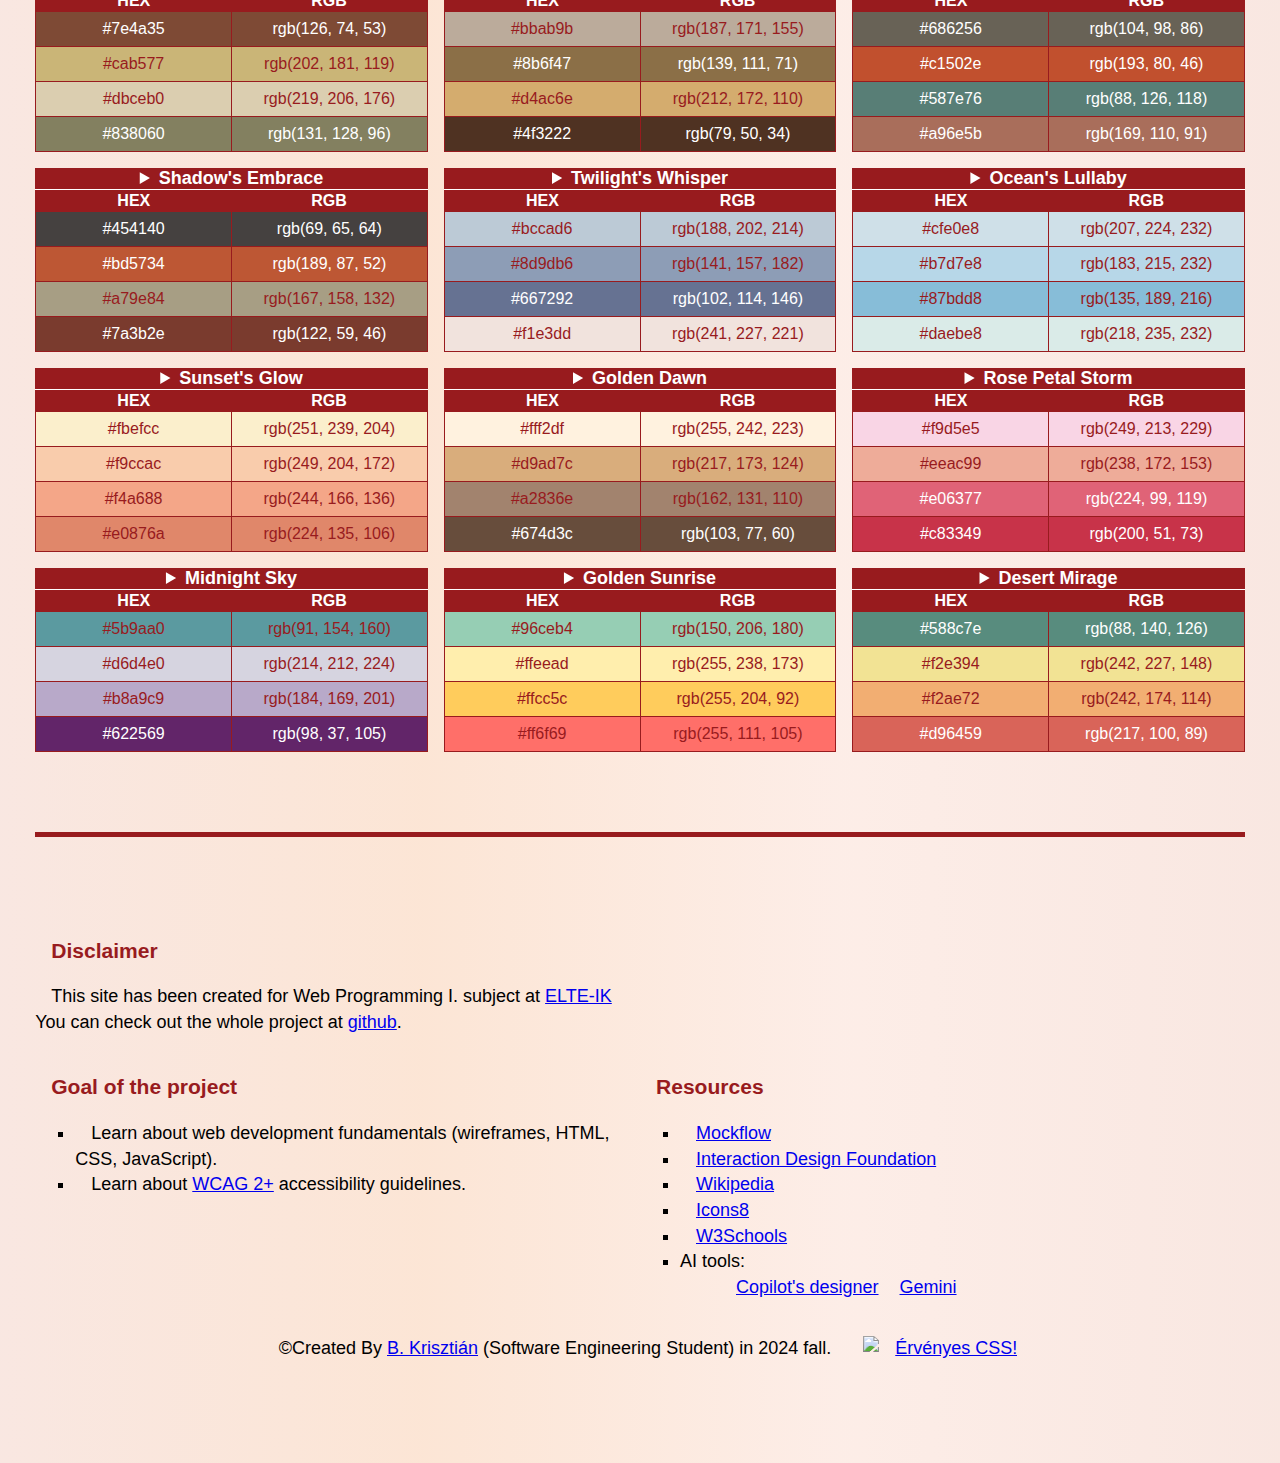
==== commit af75ea8d: "minor modifications to arrangment" ====
--- a/pages/color_palette.html
+++ b/pages/color_palette.html
@@ -20,6 +20,7 @@
 </head>
 
 <body>
+    <a href="#main_content" class="skip-link" tabindex="0">Ugrás a tartalomra</a>
     <header id="navigation">
         <nav id="menu">
             <a id="logo" href="../index.html">
@@ -30,7 +31,7 @@
         </aside>
     </header>
 
-    <main>
+    <main id="main_content">
         <div class="introduction">
             <article>
                 <h1>Color Palettes</h1>
--- a/styles/common/main.css
+++ b/styles/common/main.css
@@ -23,6 +23,21 @@
             rgb(224, 135, 106, 0.2) 100%);
 }
 
+.skip-link {
+    position: absolute;
+    top: -40px;
+    left: 0;
+    background-color: #000;
+    color: #fff;
+    padding: 10px;
+    z-index: 1000;
+}
+
+.skip-link:focus {
+    display: inline-block;
+    top: 0;
+}
+
 h1 {
     display: block;
     font-family: 'Lucida Handwriting';
@@ -37,19 +52,17 @@
     color: var(--dark-background);
 }
 
+section,
 article,
 ul,
-ol {
+ol,
+p {
+    text-indent: 1rem;
+    font-family: sans-serif;
     font-size: large;
     line-height: 1.6rem;
     text-align: left;
     /* text-align: left; is required by the guideline. */
-}
-
-article,
-section,
-p{
-    font-family: sans-serif;
 }
 
 strong {
@@ -60,9 +73,46 @@
     color: var(--dark-text);
 }
 
-abbr{
+abbr {
     text-decoration: none;
     color: var(--dark-text);
+}
+
+table {
+    border-collapse: collapse;
+    table-layout: fixed;
+}
+
+table * {
+    text-align: center;
+    border-radius: 0;
+}
+
+table tr {
+    border: 1px solid var(--dark-background);
+}
+
+table th {
+    background-color: var(--dark-background);
+    color: var(--light-text);
+}
+
+table caption {
+    background-color: var(--dark-text);
+    color: var(--light-text);
+    border-bottom: 1px solid var(--light-background);
+}
+
+table summary {
+    font-weight: 600;
+    font-size: large;
+    cursor: pointer;
+}
+
+table td {
+    line-height: 2rem;
+    text-wrap: nowrap;
+    overflow: hidden;
 }
 
 .introduction {
--- a/styles/color_palette.css
+++ b/styles/color_palette.css
@@ -8,50 +8,15 @@
 
 .cp_table {
     flex: 30%;
-    border-collapse: collapse;
-    table-layout: fixed;
-}
-
-.cp_table * {
-    text-align: center;
-    border-radius: 0;
-}
-
-.cp_table tr {
-    border: 1px solid var(--dark-background);
-}
-
-.cp_table caption {
-    background-color: var(--dark-text);
-    color: var(--light-text);
-    border-bottom: 1px solid var(--light-background);
-}
-
-.cp_table summary {
-    font-weight: 600;
-    font-size: large;
-    cursor: pointer;
-}
-
-.cp_table th {
-    background-color: var(--dark-background);
-    color: var(--light-text);
 }
 
 .cp_table td {
     width: 50%;
-    line-height: 2rem;
-    text-wrap: nowrap;
-    overflow: hidden;
     cursor: pointer;
 }
 
 .cp_table td:nth-of-type(even) {
     border-left: 1px solid var(--dark-background);
-}
-
-.cp_table td:focus {
-    background-color: white;
 }
 
 
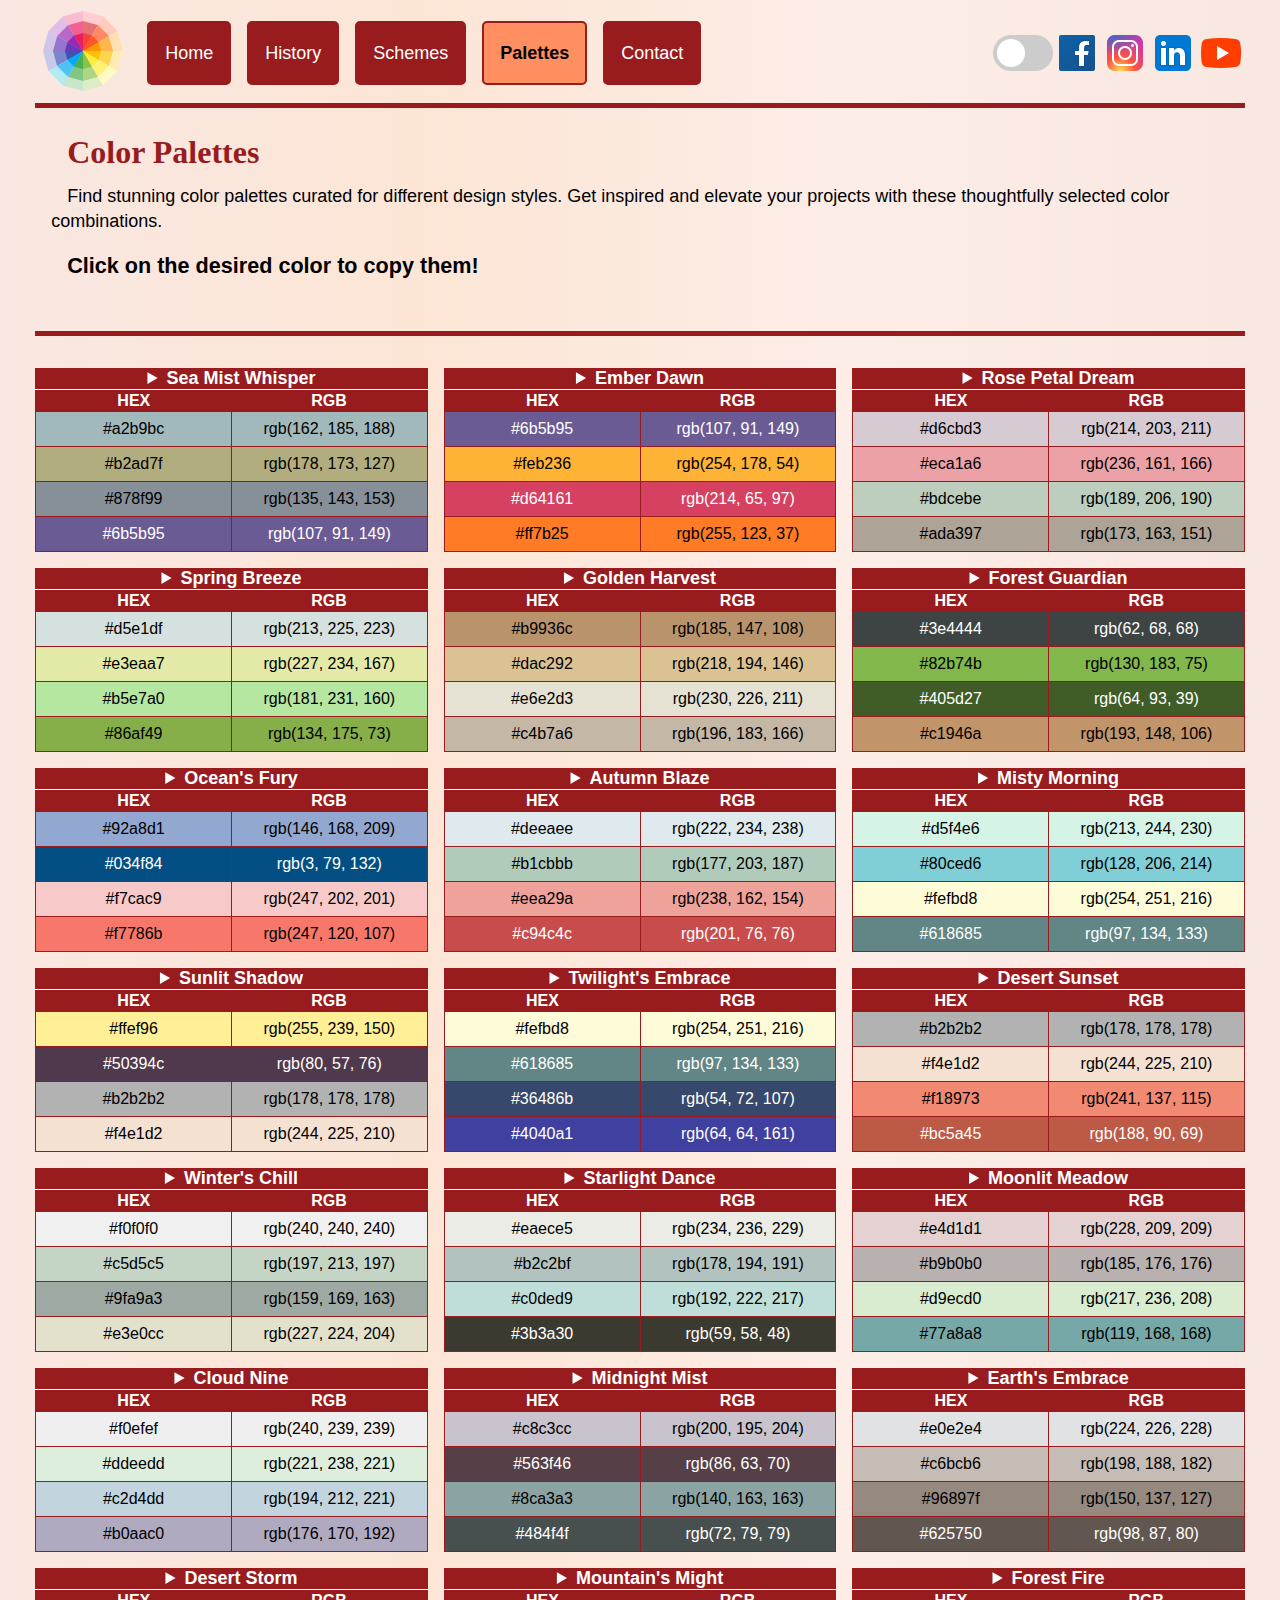
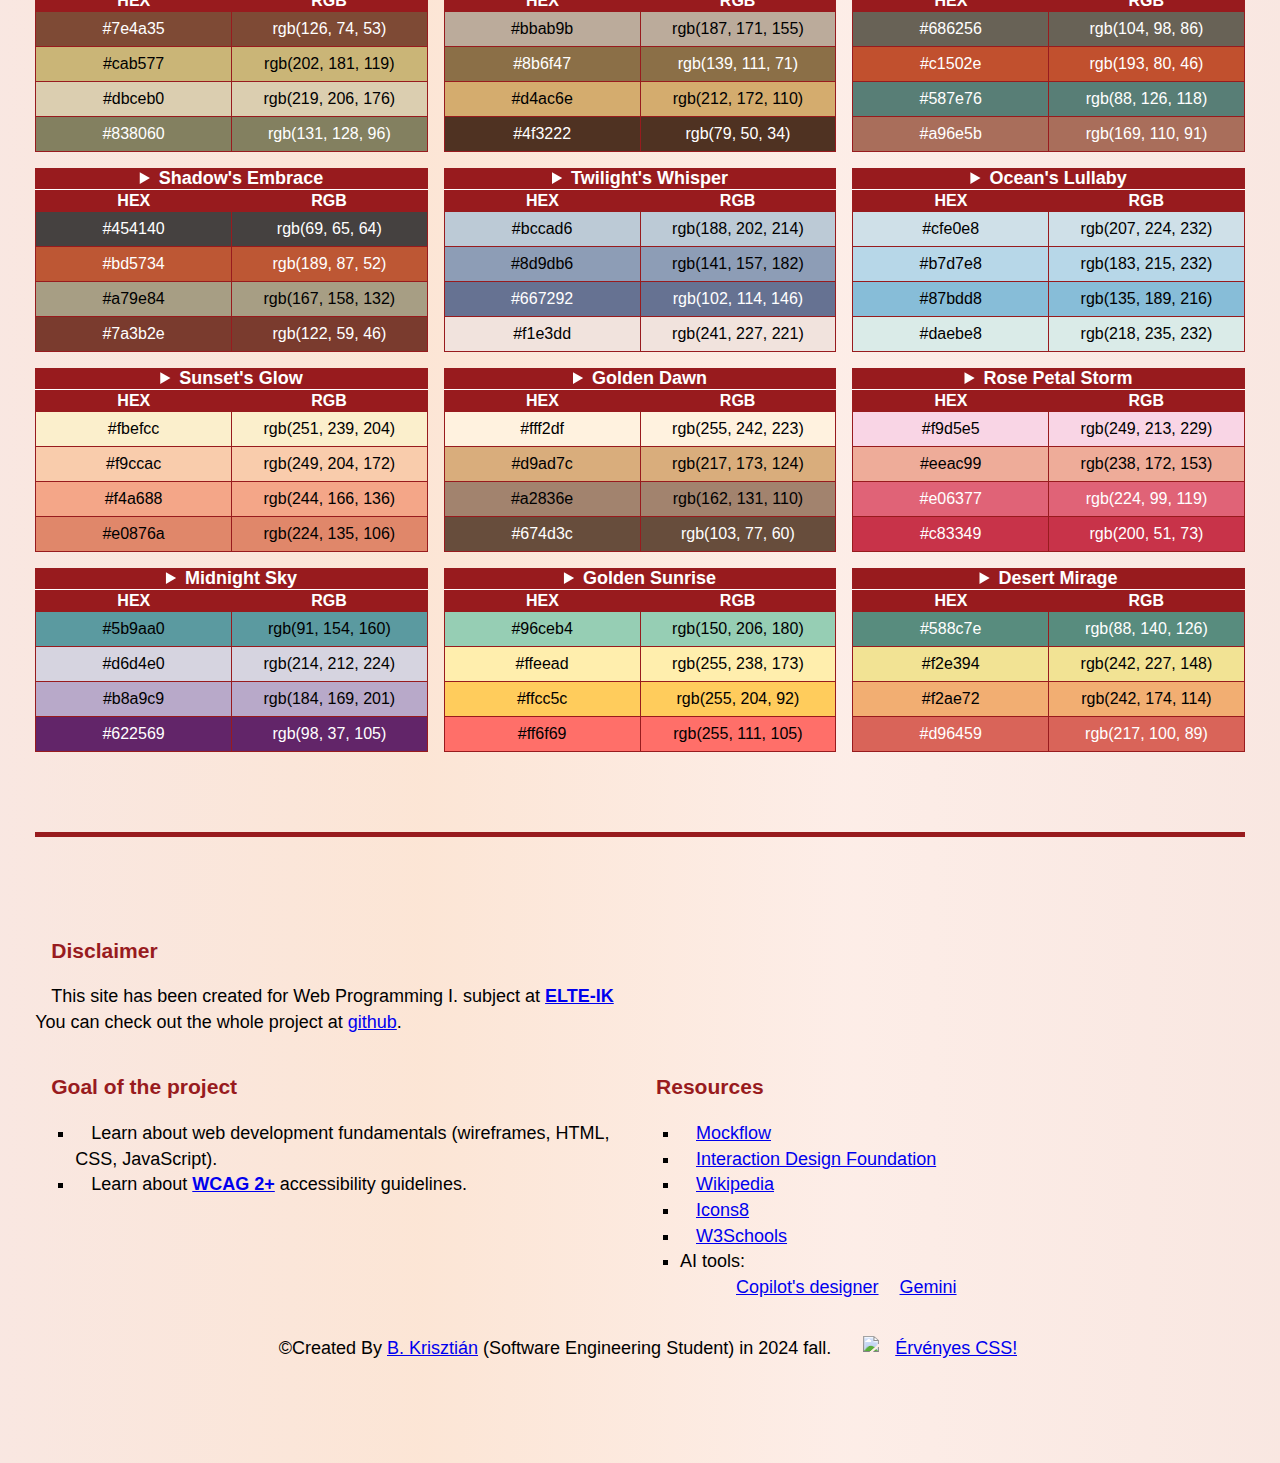
==== commit eb6f0b9d: "dark_mode styles has been added" ====
--- a/pages/color_palette.html
+++ b/pages/color_palette.html
@@ -17,6 +17,9 @@
     <script src="../scripts/config.js" defer></script>
     <script src="../scripts/navigation.js" defer></script>
     <script src="../scripts/colorPalette.js" defer></script>
+
+    <link rel="stylesheet" href="../styles/common/dark_mode.css">
+    <script src="../scripts/darkMode.js" defer></script>
 </head>
 
 <body>
@@ -28,6 +31,10 @@
             </a>
         </nav>
         <aside id="socials">
+            <label id="dark_mode">
+                <input id="dark_mode_toggle" type="checkbox">
+                <span id="dark_mode_slider"></span>
+            </label>
         </aside>
     </header>
 
--- a/styles/common/main.css
+++ b/styles/common/main.css
@@ -4,7 +4,14 @@
     --dark-text: #981b1e;
     --dark-background: #981b1e;
     --light-background: #ffffff;
-    --color-active: #e31c3d;
+    --color-active: #FF8E61;
+    
+    background: rgb(255, 255, 255);
+    background: linear-gradient(90deg,
+            rgba(224, 135, 106, 0.2) 0%,
+            rgb(249, 204, 172, 0.5) 33%,
+            rgb(244, 166, 136, 0.2) 66%,
+            rgb(224, 135, 106, 0.2) 100%);
 }
 
 * {
@@ -15,12 +22,6 @@
 body {
     margin: 0.2rem;
     padding: 0 2rem;
-    background: rgb(255, 255, 255);
-    background: linear-gradient(90deg,
-            rgba(224, 135, 106, 0.2) 0%,
-            rgb(249, 204, 172, 0.5) 33%,
-            rgb(244, 166, 136, 0.2) 66%,
-            rgb(224, 135, 106, 0.2) 100%);
 }
 
 .skip-link {
@@ -74,9 +75,11 @@
 }
 
 abbr {
+    font-weight: 600;
     text-decoration: none;
     color: var(--dark-text);
 }
+
 
 table {
     border-collapse: collapse;
@@ -131,24 +134,27 @@
     background-color: var(--light-background) !important;
 }
 
-.hover:hover,
-.hover:hover * {
-    color: var(--dark-text) !important;
-    background-color: var(--light-background) !important;
-    transition: background-color 0.3s ease;
+.active {
+    font-weight: 600;
+    color: rgb(0, 0, 0) !important;
+    background-color: var(--color-active) !important;
 }
 
-.hover_dark:hover,
-.hober_dark:hover {
-    color: var(--light-text) !important;
-    background-color: var(--dark-background) !important;
-    transition: background-color 0.3s ease;
-}
-
-.active {
-    color: var(--light-text) !important;
-    background-color: var(--color-active) !important;
-}
+@media (hover: hover) { 
+    .hover:hover,
+    .hover:hover * {
+      color: var(--dark-text) !important;
+      background-color: var(--light-background) !important;
+      transition: background-color 0.3s ease;
+    }
+  
+    .hover_dark:hover,
+    .hover_dark:hover * {
+      color: var(--light-text) !important;
+      background-color: var(--dark-background) !important;
+      transition: background-color 0.3s ease;
+    }
+  }
 
 /* Mobile view */
 @media screen and (max-width: 767px) {
--- a/styles/common/dark_mode.css
+++ b/styles/common/dark_mode.css
@@ -0,0 +1,100 @@
+/* Actual dark mode styles */
+.dark_mode {
+    --light-text: #000000;
+    --dark-text: #ffffff;
+    --dark-background: #ffffff;
+    --light-background: #000000;
+    --color-active: #ffd900;
+
+    color: white;
+    background: black;
+}
+
+.dark_mode a:not(.menu_item):not(#index_more_about):not(#full_video_link) {
+    color: #fbff00 !important;
+}
+
+.dark_mode a:visited:not(.menu_item):not(#index_more_about):not(#full_video_link) {
+    color: #ff9900 !important;
+}
+
+.dark_mode figcaption {
+    color: #000000;
+}
+
+.dark_mode #contact_form {
+    background-color: #000000;
+}
+
+.dark_mode #decoration_left img,
+.dark_mode #decoration_right img {
+    filter: invert(0.7);
+}
+
+.dark_mode .label_input_wrapper_right{
+    background-color: #ccc !important;
+    color: #000000;
+    font-weight: 600;
+}
+
+.dark_mode .modal_content{
+    background-color: #000000ce;
+}
+
+.dark_mode .close {
+    background-color: #ffffff;
+}
+
+/* Toggle dark mode */
+#dark_mode {
+    position: relative;
+    display: inline-block;
+    width: 60px;
+    height: 36px;
+}
+
+#dark_mode #dark_mode_toggle {
+    opacity: 0;
+    width: 0;
+    height: 0;
+}
+
+#dark_mode_slider {
+    position: absolute;
+    cursor: pointer;
+    top: 0;
+    left: 0;
+    right: 0;
+    bottom: 0;
+    background-color: #ccc;
+    -webkit-transition: .4s;
+    transition: .4s;
+    border-radius: 36px;
+}
+
+#dark_mode_slider:before {
+    position: absolute;
+    content: "";
+    height: 28px;
+    width: 28px;
+    left: 4px;
+    bottom: 4px;
+    background-color: var(--light-background);
+    -webkit-transition: .4s;
+    transition: .4s;
+    border-radius: 50%;
+}
+
+#dark_mode_toggle:checked+#dark_mode_slider {
+    background-color: var(--dark-background);
+}
+
+#dark_mode_toggle:focus+#dark_mode_slider {
+    box-shadow: 0 0 1px var(--dark-background);
+}
+
+#dark_mode_toggle:checked+#dark_mode_slider:before {
+    -webkit-transform: translateX(26px);
+    -ms-transform: translateX(26px);
+    transform: translateX(26px);
+}